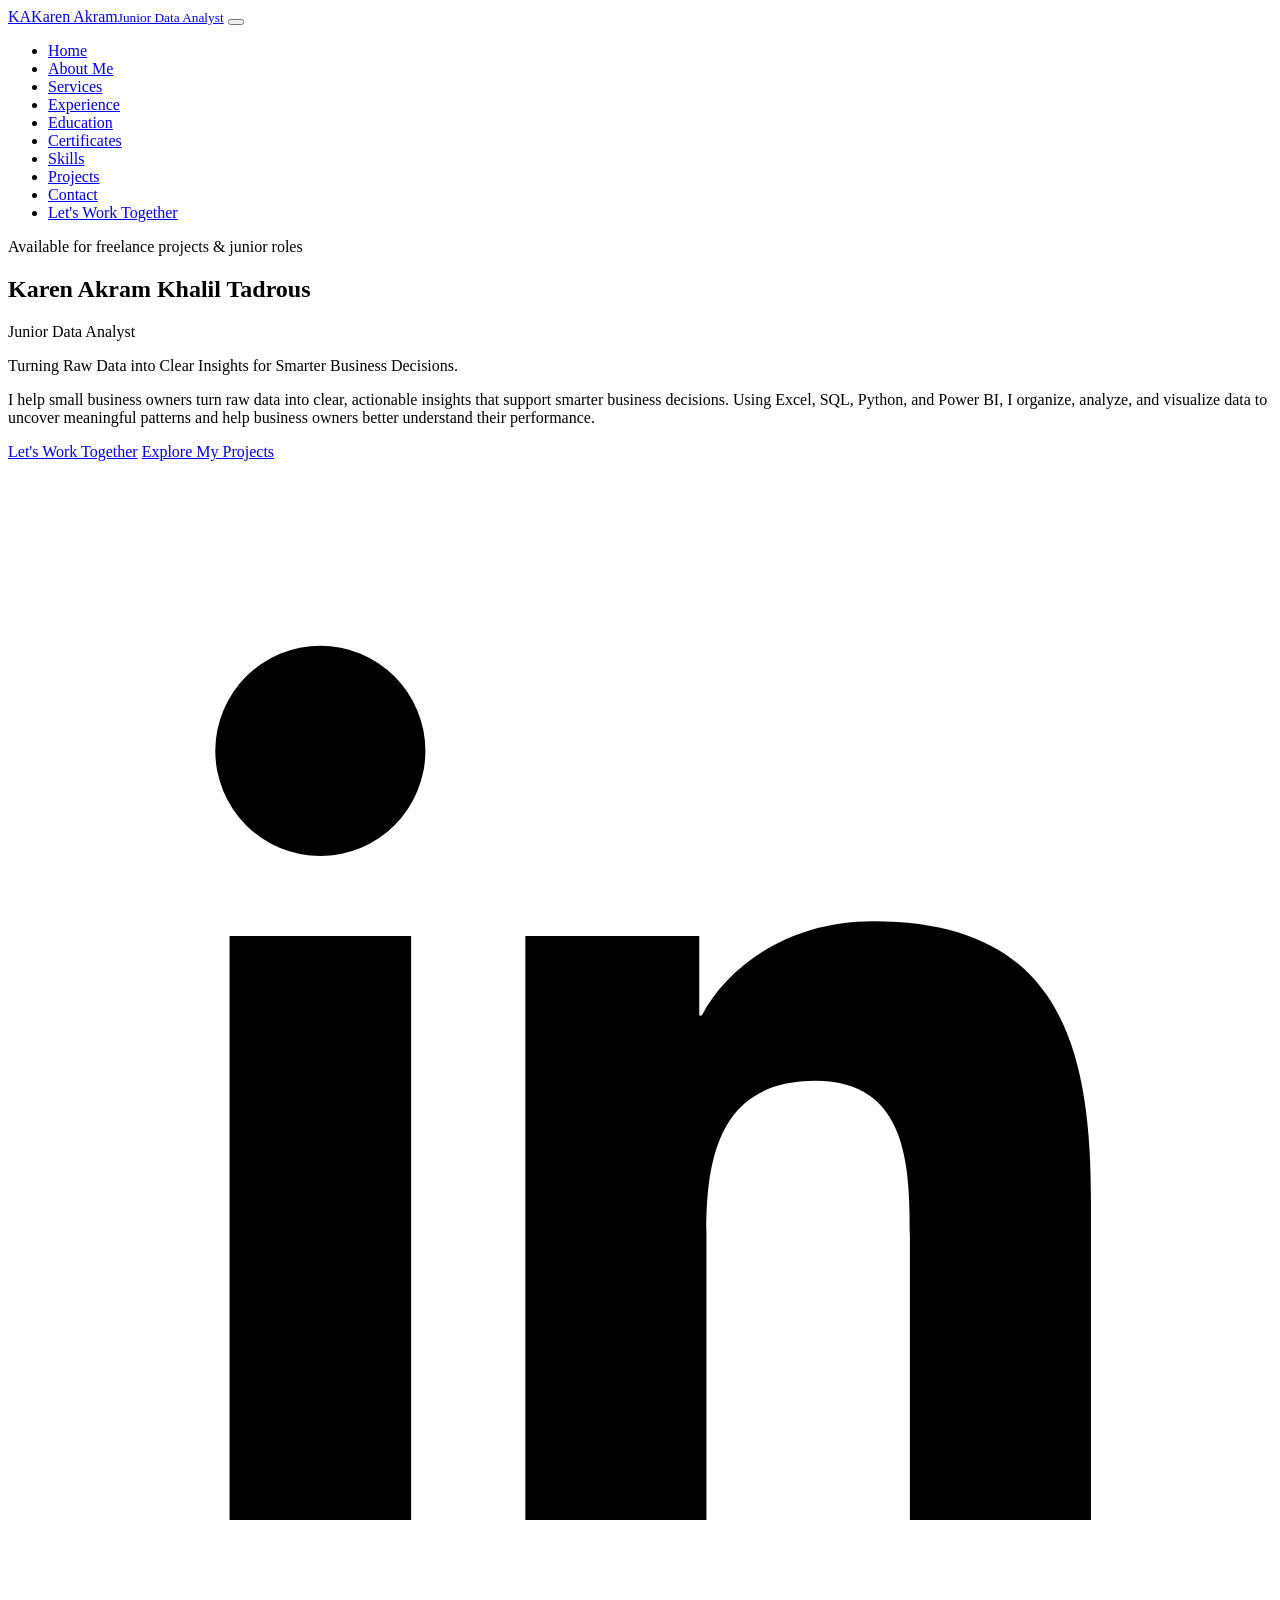
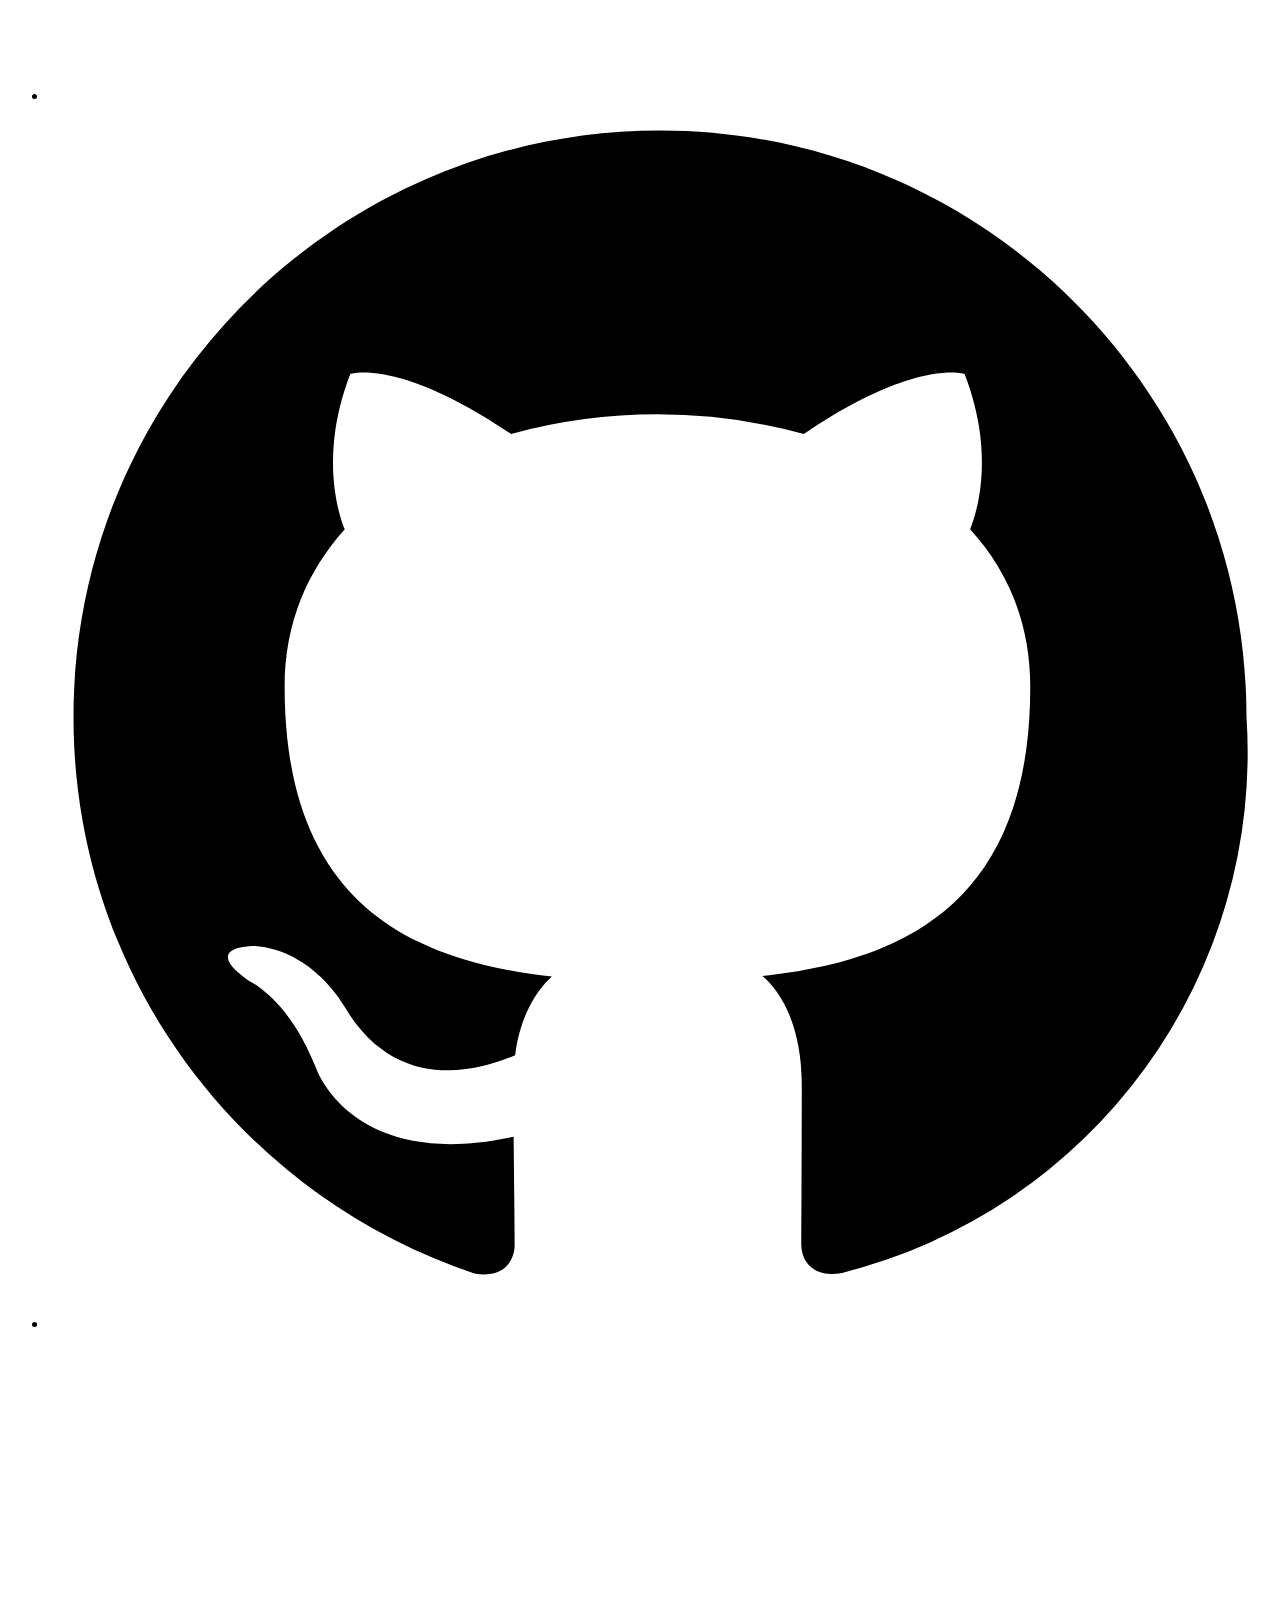
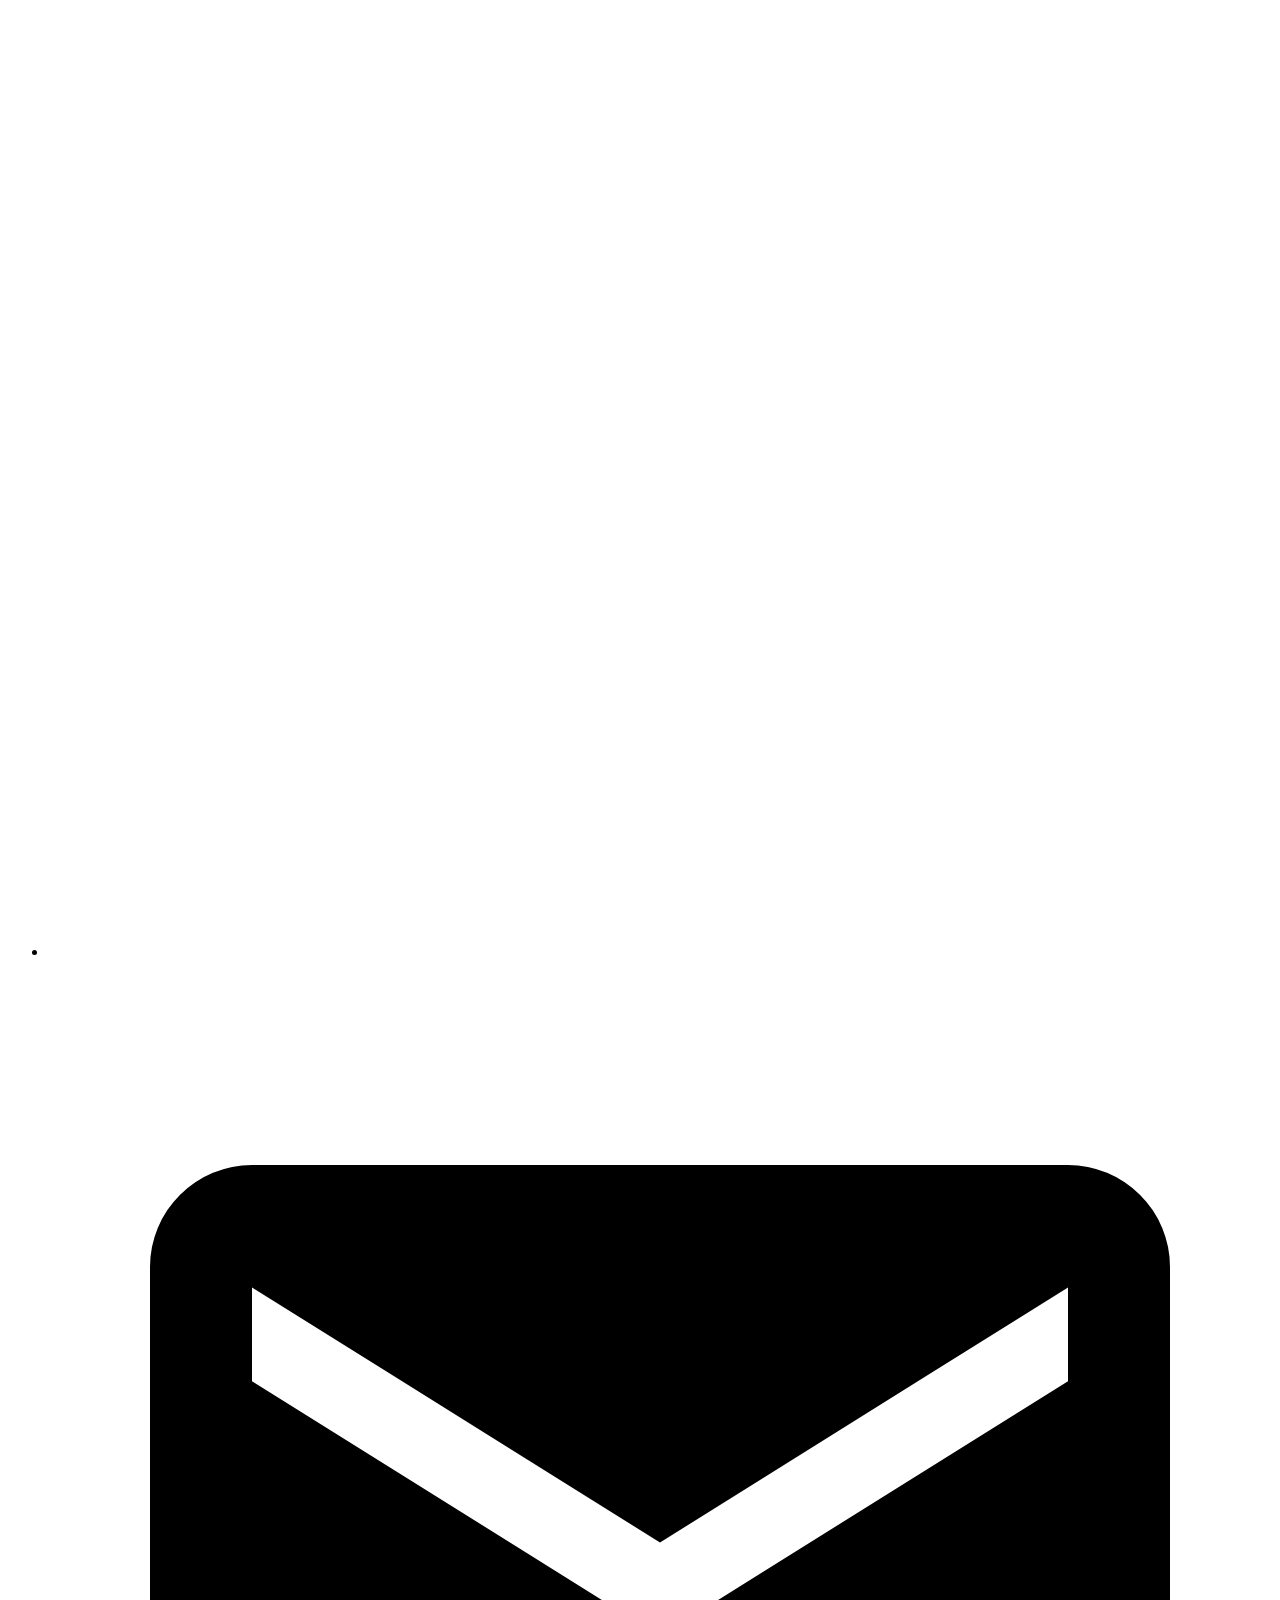
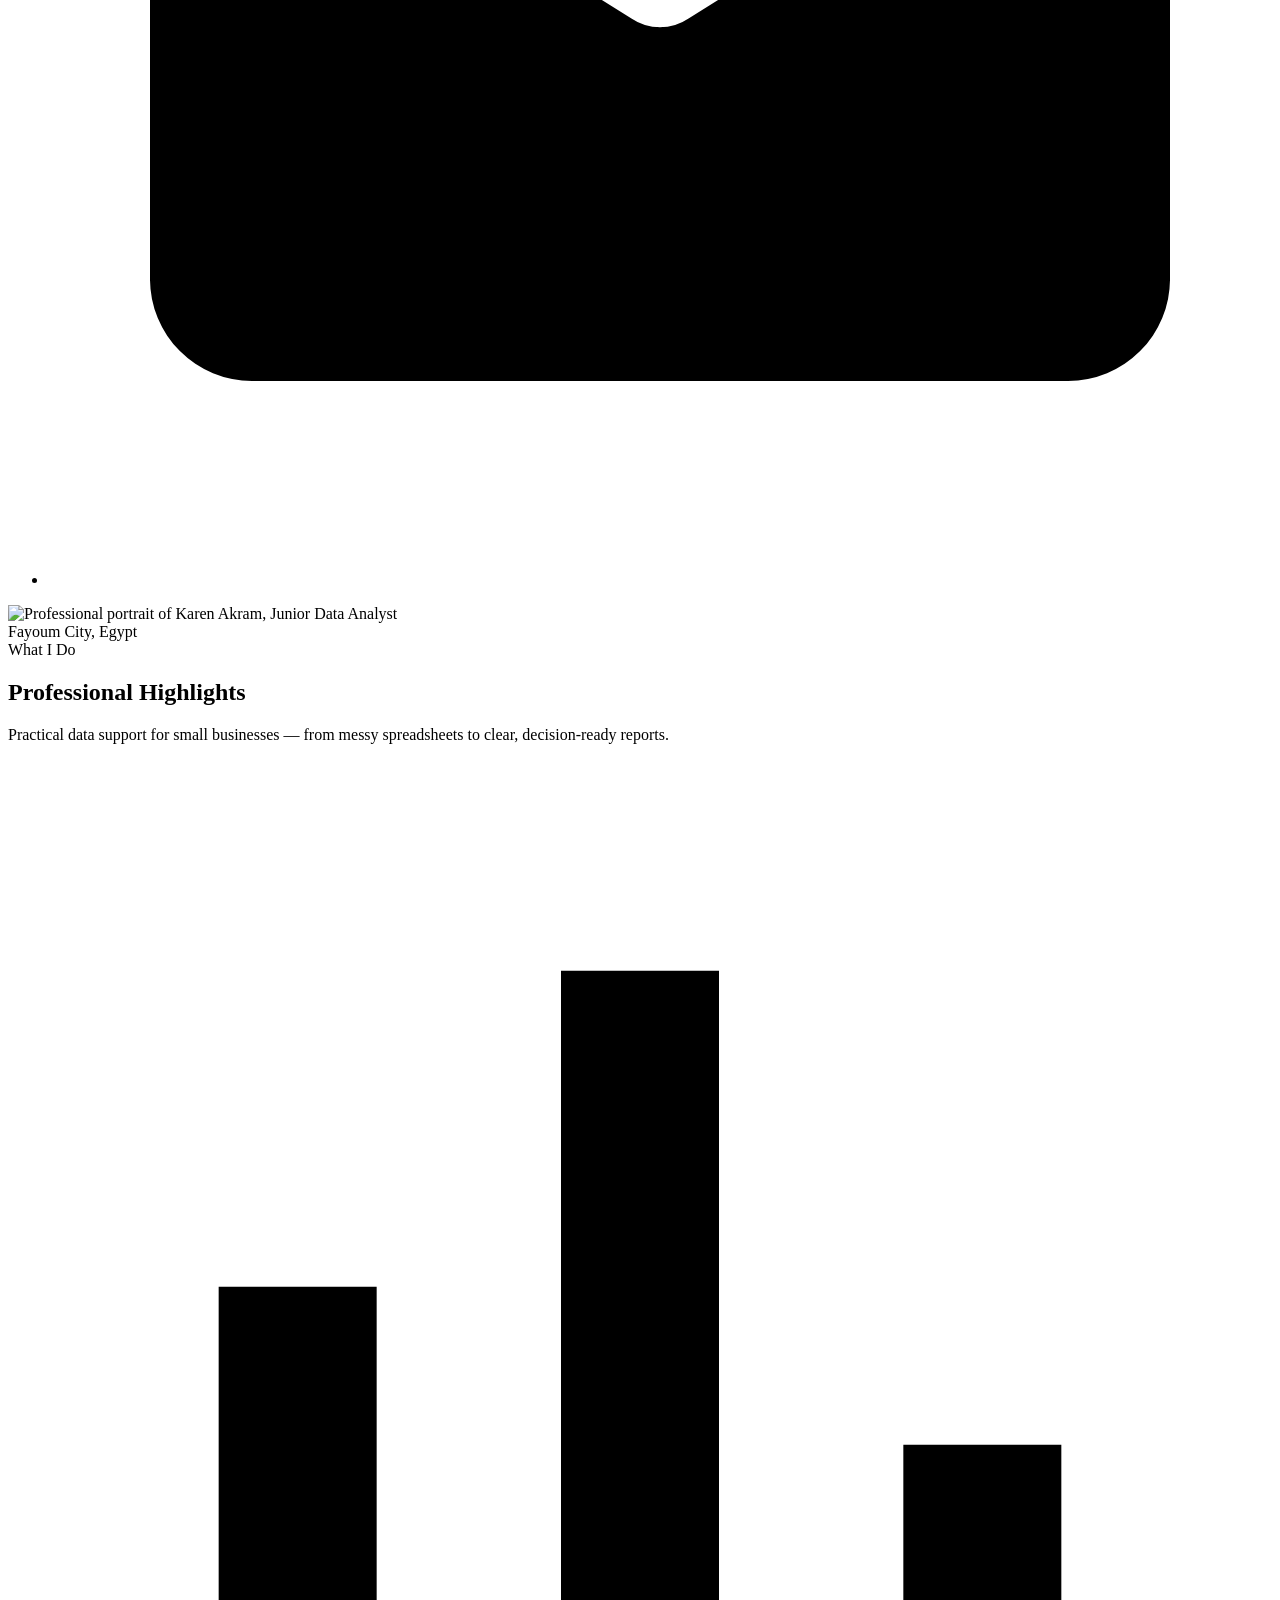
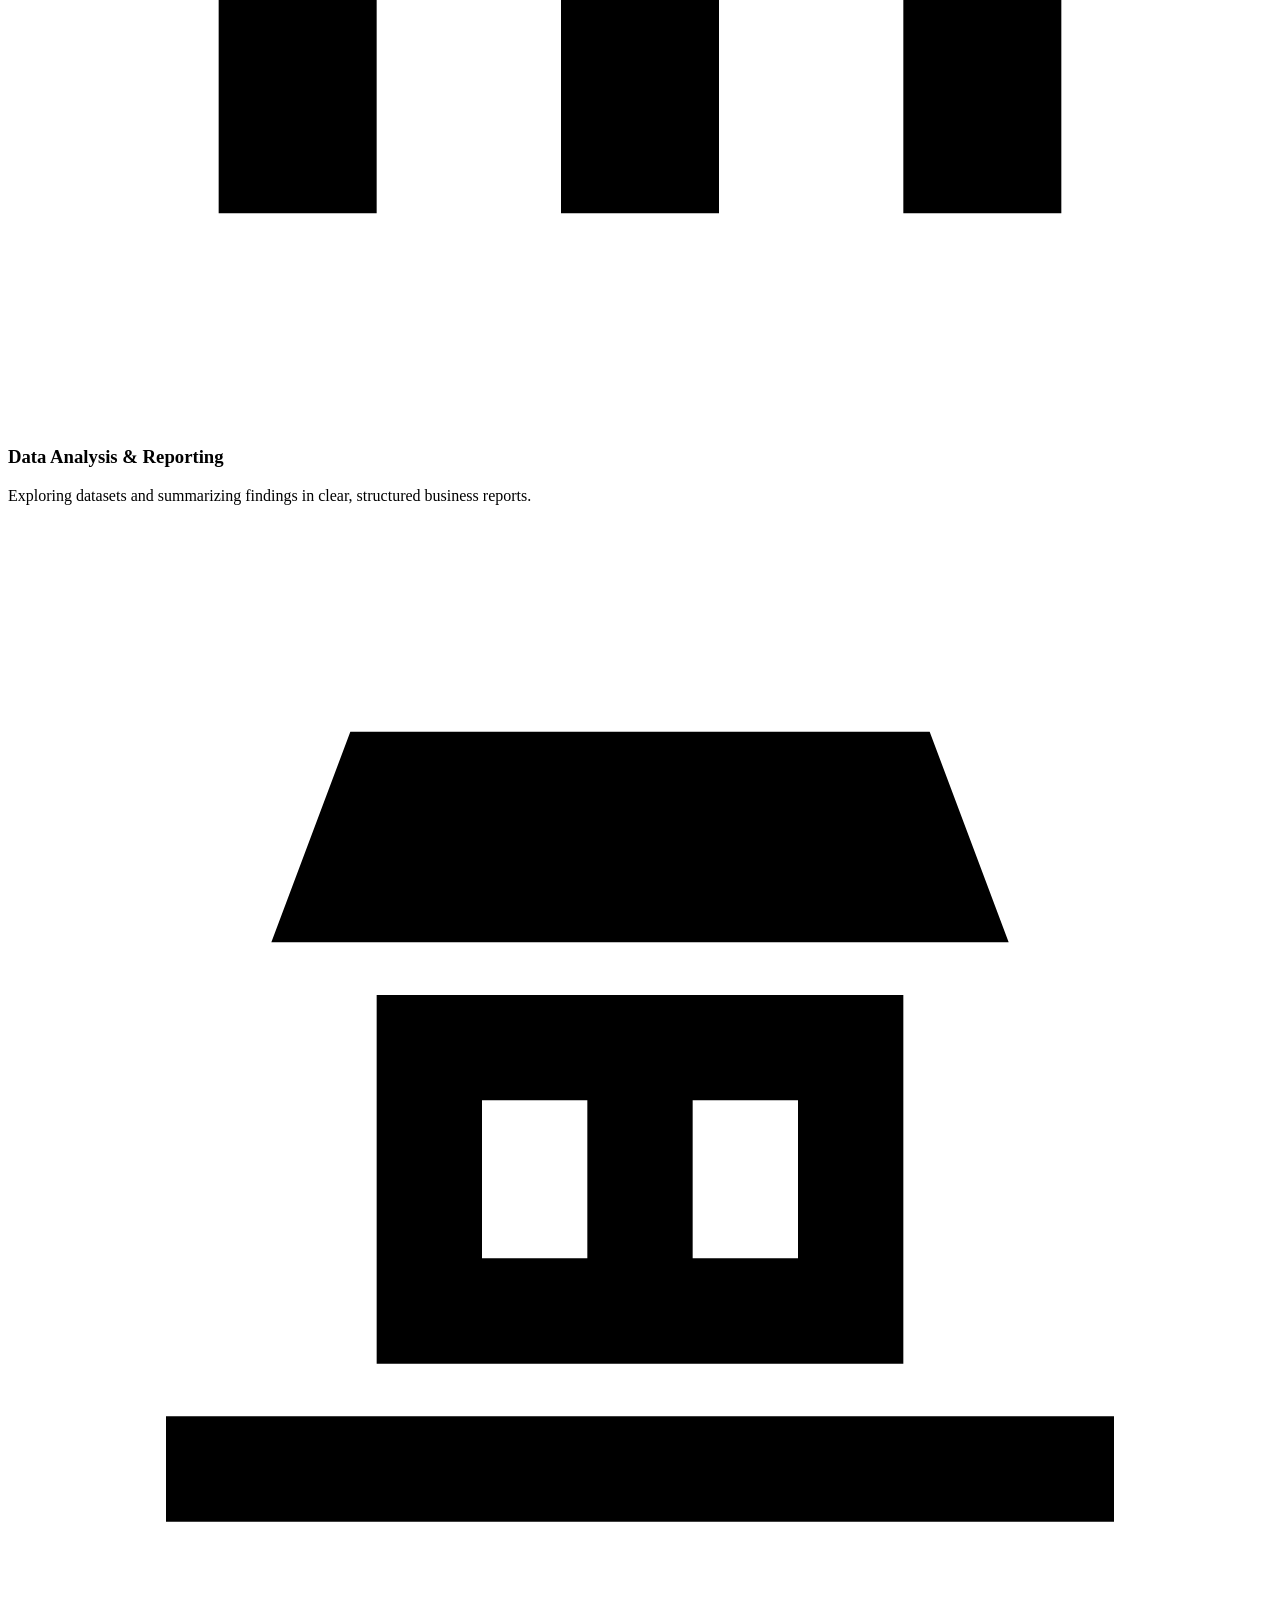
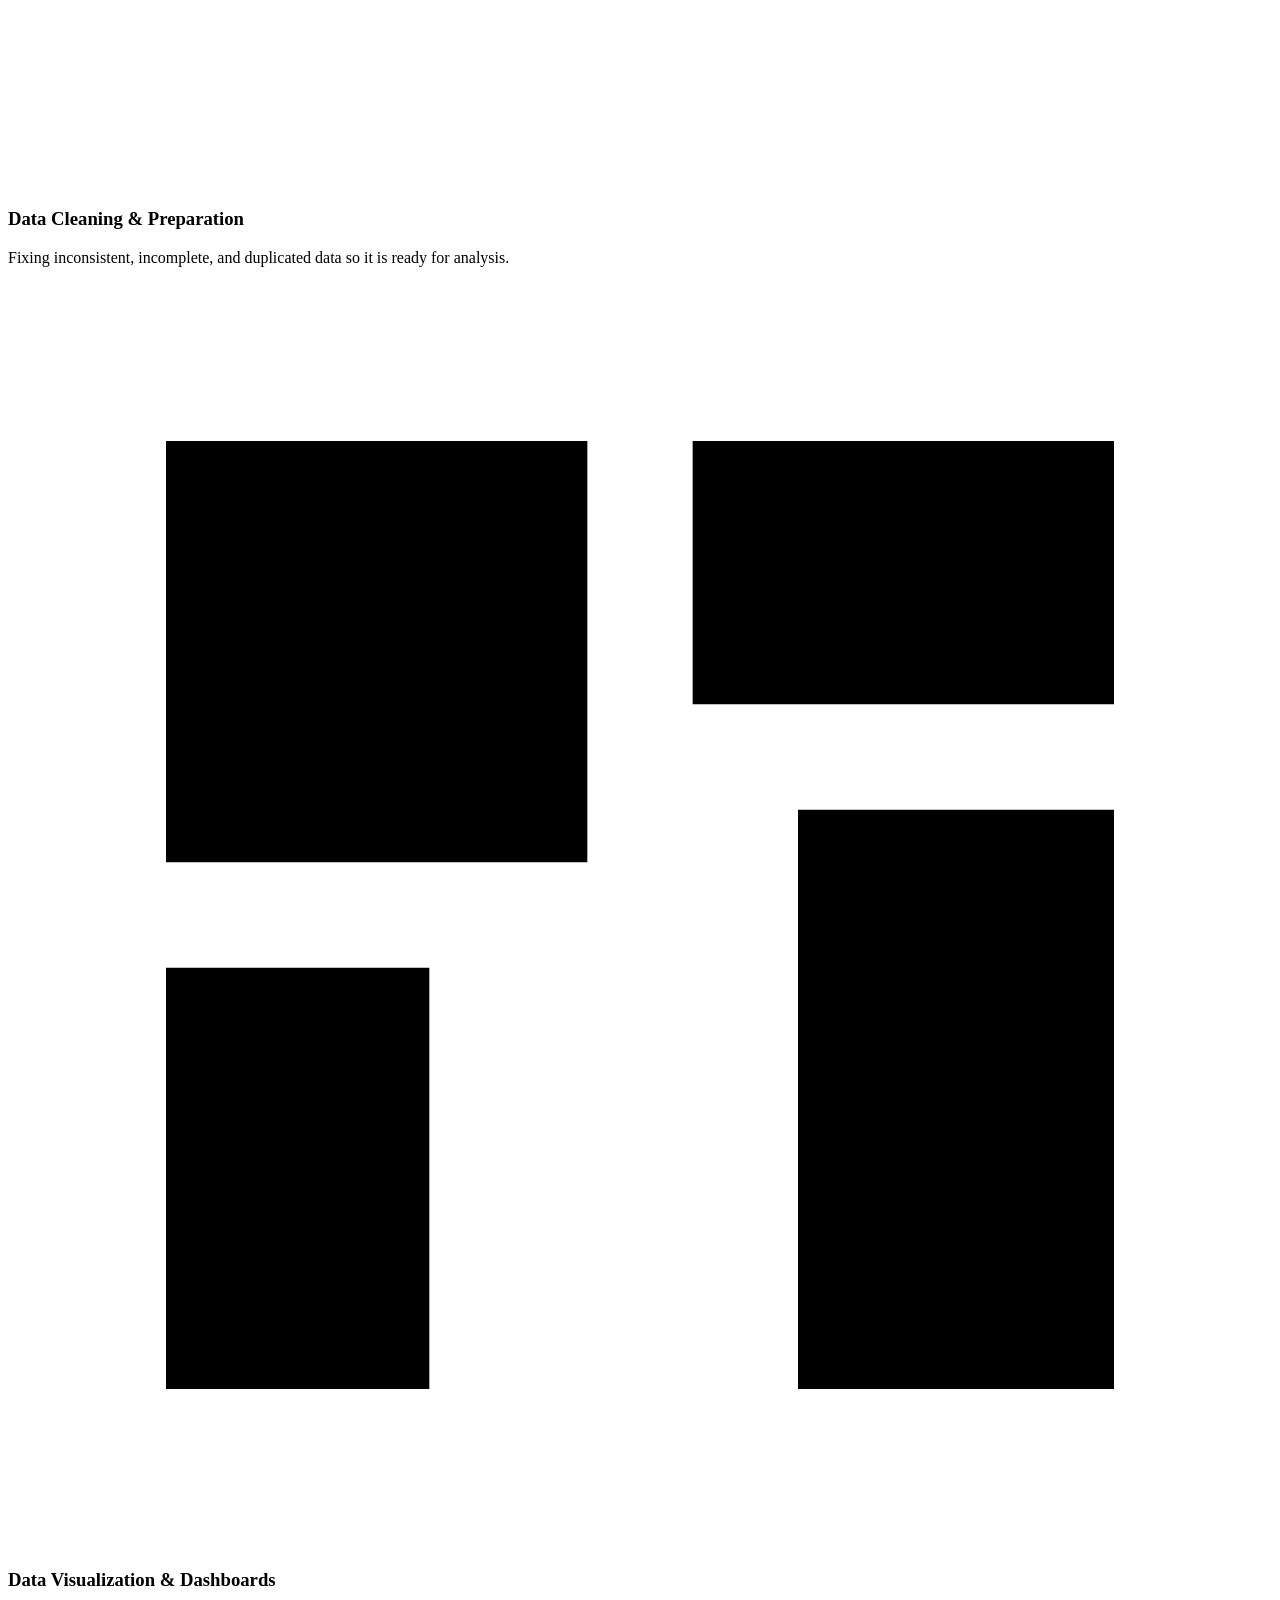
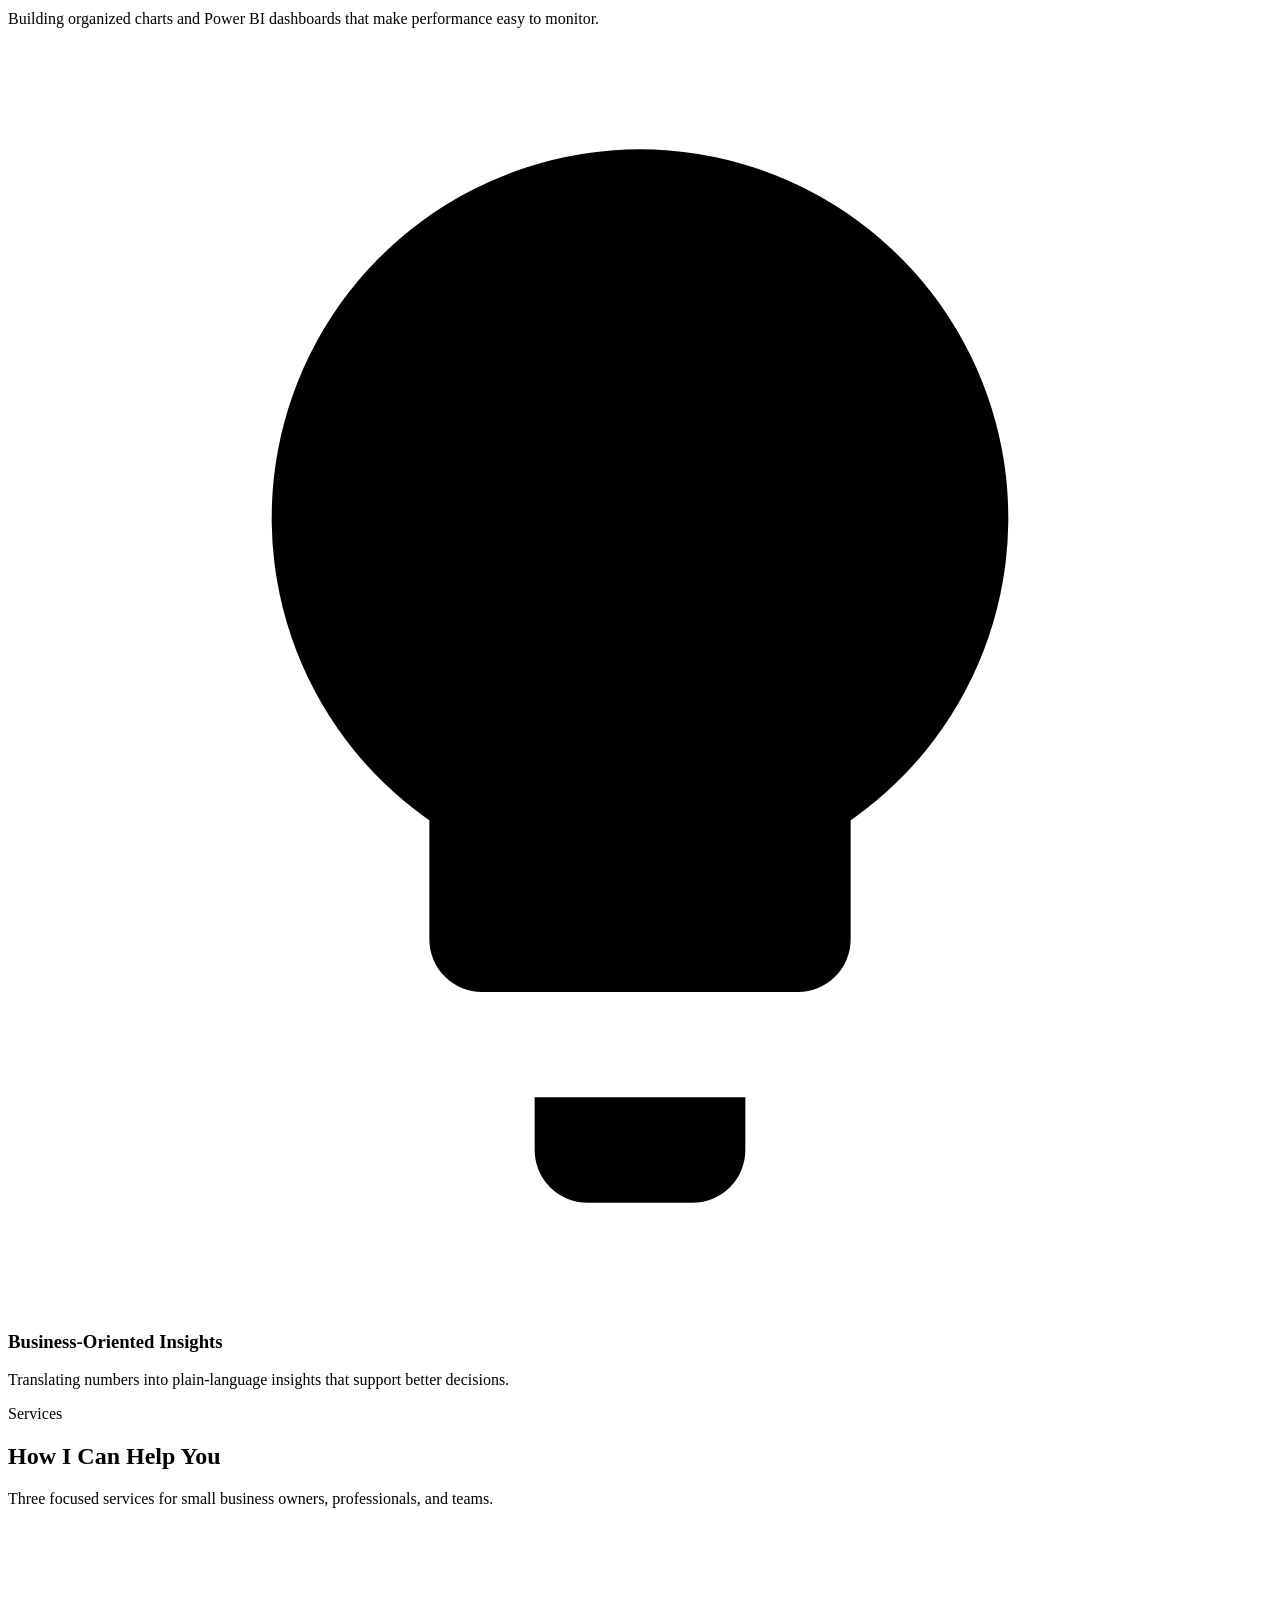
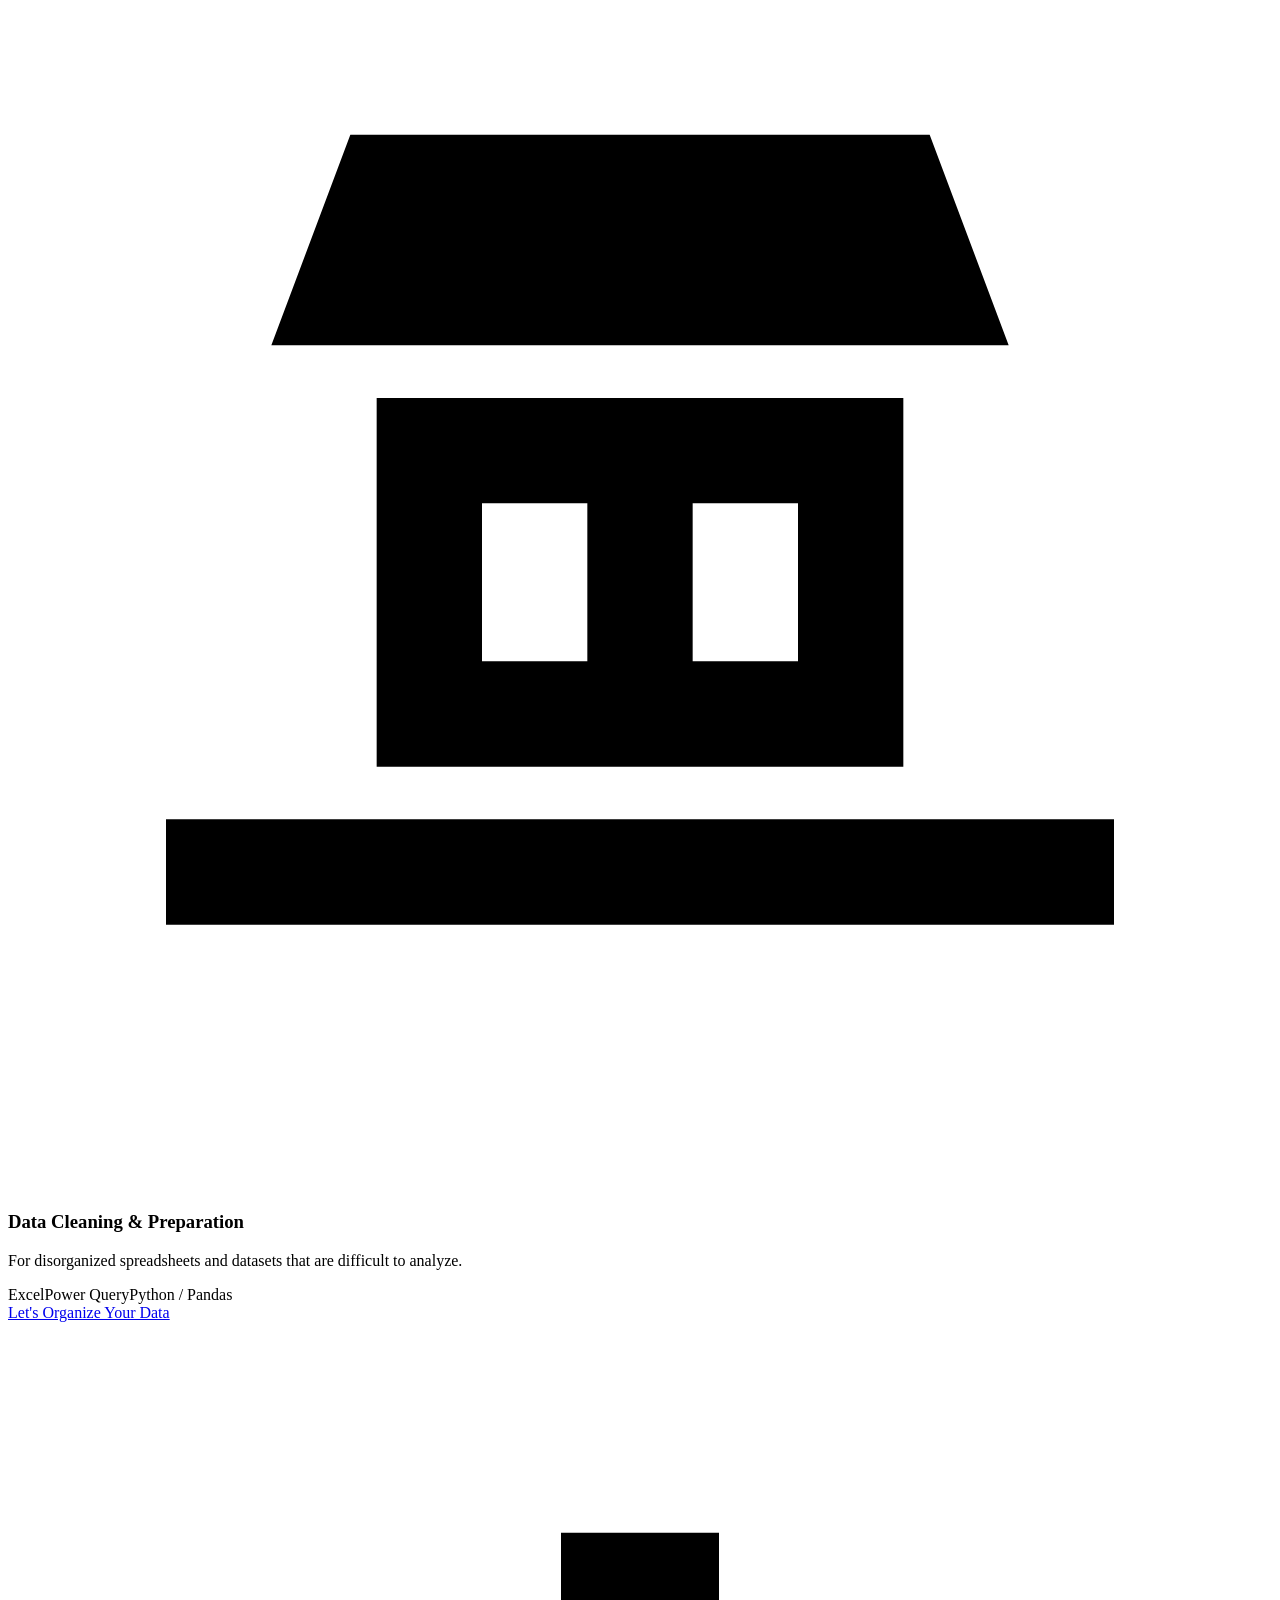
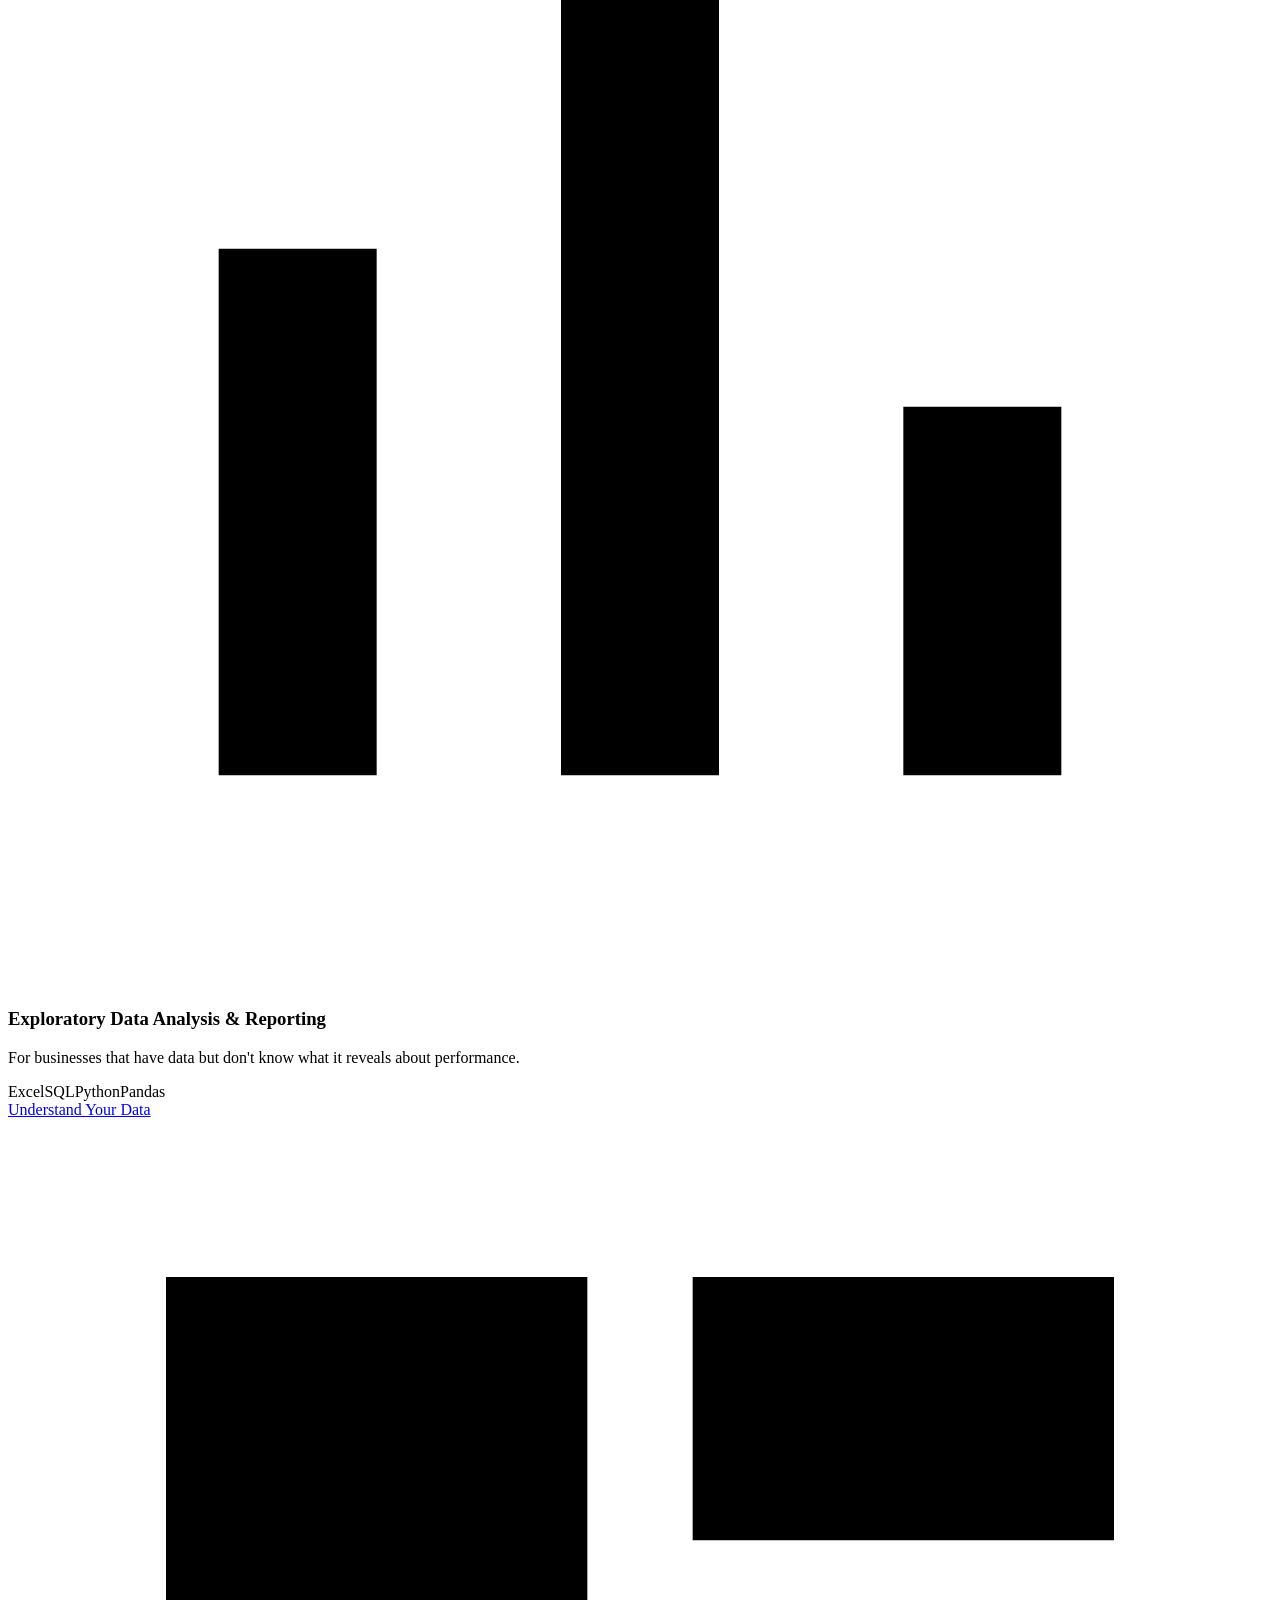
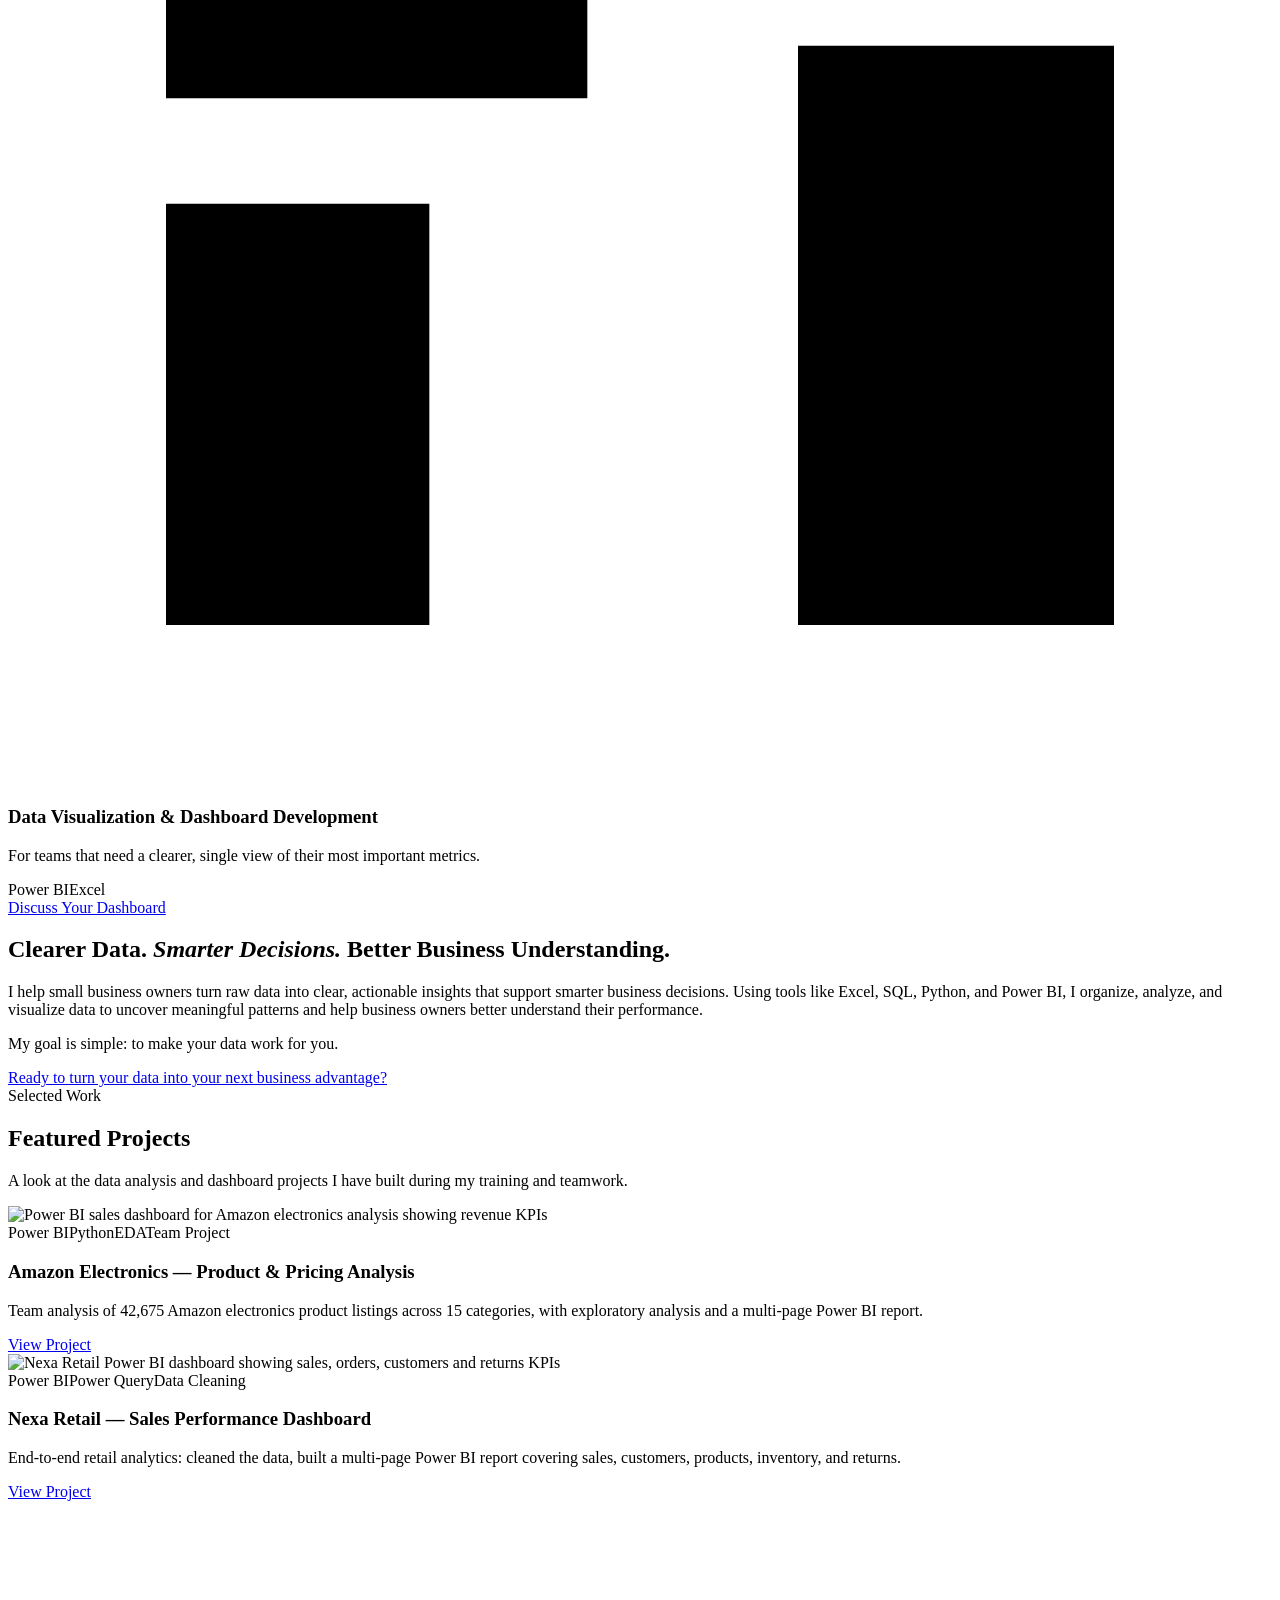
==== index.html @ b1064b01 "Add files via upload" ====
<!DOCTYPE html>
<html lang="en">
<head>
<meta charset="UTF-8">
<meta name="viewport" content="width=device-width, initial-scale=1.0">
<title>Karen Akram | Junior Data Analyst — Turning Raw Data into Clear Insights</title>
<meta name="description" content="Portfolio of Karen Akram Khalil Tadrous, a Junior Data Analyst from Fayoum, Egypt. Data cleaning, exploratory analysis, reporting, and Power BI dashboards for small businesses.">
<link rel="icon" href="data:image/svg+xml,%3Csvg xmlns='http://www.w3.org/2000/svg' viewBox='0 0 32 32'%3E%3Crect width='32' height='32' rx='8' fill='%230b2447'/%3E%3Ctext x='16' y='22' font-family='Arial' font-size='14' font-weight='bold' fill='%2314b8a6' text-anchor='middle'%3EKA%3C/text%3E%3C/svg%3E">
<link rel="preconnect" href="https://fonts.googleapis.com">
<link rel="preconnect" href="https://fonts.gstatic.com" crossorigin>
<link href="https://fonts.googleapis.com/css2?family=Inter:wght@400;500;600;700&family=Sora:wght@500;600;700&display=swap" rel="stylesheet">
<link rel="stylesheet" href="assets/css/style.css">
</head>
<body>
<header class="site-header">
  <div class="container nav-wrap">
    <a class="brand" href="index.html"><span class="brand-mark">KA</span><span>Karen Akram<small>Junior Data Analyst</small></span></a>
    <button class="menu-toggle" aria-label="Toggle navigation" aria-expanded="false"><span></span><span></span><span></span></button>
    <ul class="main-nav"><li><a href="index.html" class="active">Home</a></li><li><a href="about.html">About Me</a></li><li><a href="services.html">Services</a></li><li><a href="experience.html">Experience</a></li><li><a href="education.html">Education</a></li><li><a href="certificates.html">Certificates</a></li><li><a href="skills.html">Skills</a></li><li><a href="projects.html">Projects</a></li><li><a href="contact.html">Contact</a></li><li class="nav-cta"><a class="btn btn-primary btn-sm" href="contact.html">Let's Work Together</a></li></ul>
  </div>
</header>
<main>

<section class="hero">
  <div class="container hero-grid">
    <div>
      <span class="eyebrow">Available for freelance projects &amp; junior roles</span>
      <h1>Karen Akram Khalil Tadrous</h1>
      <div class="role">Junior Data Analyst</div>
      <p class="headline">Turning Raw Data into Clear Insights for Smarter Business Decisions.</p>
      <p class="intro">I help small business owners turn raw data into clear, actionable insights that support smarter business decisions. Using Excel, SQL, Python, and Power BI, I organize, analyze, and visualize data to uncover meaningful patterns and help business owners better understand their performance.</p>
      <div class="hero-actions">
        <a class="btn btn-primary" href="contact.html">Let's Work Together</a>
        <a class="btn btn-light" href="projects.html">Explore My Projects</a>
      </div>
      <ul class="hero-social">
  <li><a href="https://www.linkedin.com/in/karen-akram-ab1897384" target="_blank" rel="noopener" aria-label="Connect on LinkedIn"><svg viewBox="0 0 24 24" aria-hidden="true"><path d="M20.45 20.45h-3.55v-5.57c0-1.33-.03-3.04-1.85-3.04-1.85 0-2.14 1.45-2.14 2.94v5.67H9.36V9h3.41v1.56h.05c.47-.9 1.63-1.85 3.36-1.85 3.6 0 4.27 2.37 4.27 5.46v6.28zM5.34 7.43a2.06 2.06 0 1 1 0-4.12 2.06 2.06 0 0 1 0 4.12zM7.12 20.45H3.56V9h3.56v11.45z"/></svg></a></li>
  <li><a href="https://github.com/karenakram" target="_blank" rel="noopener" aria-label="View my GitHub"><svg viewBox="0 0 24 24" aria-hidden="true"><path d="M12 .5C5.65.5.5 5.65.5 12c0 5.08 3.29 9.39 7.86 10.91.58.11.79-.25.79-.56 0-.27-.01-1.17-.02-2.12-3.2.7-3.88-1.36-3.88-1.36-.52-1.33-1.28-1.68-1.28-1.68-1.04-.71.08-.7.08-.7 1.15.08 1.76 1.18 1.76 1.18 1.03 1.76 2.69 1.25 3.35.96.1-.75.4-1.25.72-1.54-2.55-.29-5.24-1.28-5.24-5.68 0-1.26.45-2.28 1.18-3.09-.12-.29-.51-1.46.11-3.05 0 0 .96-.31 3.15 1.18a10.9 10.9 0 0 1 5.74 0c2.19-1.49 3.15-1.18 3.15-1.18.62 1.59.23 2.76.11 3.05.74.81 1.18 1.83 1.18 3.09 0 4.41-2.69 5.38-5.25 5.67.41.35.77 1.05.77 2.12 0 1.53-.01 2.76-.01 3.14 0 .31.21.67.8.56A10.52 10.52 0 0 0 23.5 12C23.5 5.65 18.35.5 12 .5z"/></svg></a></li>
  <li><a href="https://www.kaggle.com/karenakramkhalil" target="_blank" rel="noopener" aria-label="Find me on Kaggle"><svg viewBox="0 0 24 24" aria-hidden="true"><circle cx="12" cy="12" r="10.5" fill="none" stroke="#fff" stroke-width="1.5"/><path d="M7.5 6.5v11M7.5 12.5l5.8-6M8.8 14l5.7 5.8" fill="none" stroke="#fff" stroke-width="1.7" stroke-linecap="round"/></svg></a></li>
  <li><a href="mailto:karenakram92@gmail.com" aria-label="Email me"><svg viewBox="0 0 24 24" aria-hidden="true"><path d="M20 4H4a2 2 0 0 0-2 2v12a2 2 0 0 0 2 2h16a2 2 0 0 0 2-2V6a2 2 0 0 0-2-2zm0 4.24-7.44 4.65a1 1 0 0 1-1.12 0L4 8.24V6.4l8 5 8-5v1.84z"/></svg></a></li>
</ul>
    </div>
    <div class="photo-frame">
      <img src="assets/img/profile.jpg" alt="Professional portrait of Karen Akram, Junior Data Analyst">
      <div class="photo-caption">Fayoum City, Egypt</div>
    </div>
  </div>
</section>

<section>
  <div class="container">
    <div class="center reveal"><span class="eyebrow">What I Do</span>
      <h2 class="section-title">Professional Highlights</h2>
      <p class="section-lead">Practical data support for small businesses — from messy spreadsheets to clear, decision-ready reports.</p>
    </div>
    <div class="grid-4">
      <div class="card reveal"><div class="icon-badge"><svg viewBox="0 0 24 24" aria-hidden="true"><path d="M4 20V10h3v10H4zm6.5 0V4h3v16h-3zM17 20v-7h3v7h-3z"/></svg></div><h3>Data Analysis &amp; Reporting</h3><p>Exploring datasets and summarizing findings in clear, structured business reports.</p></div>
      <div class="card reveal"><div class="icon-badge"><svg viewBox="0 0 24 24" aria-hidden="true"><path d="M3 17h18v2H3v-2zM5 8l1.5-4h11L19 8H5zm2 1h10v7H7V9zm2 2v3h2v-3H9zm4 0v3h2v-3h-2z"/></svg></div><h3>Data Cleaning &amp; Preparation</h3><p>Fixing inconsistent, incomplete, and duplicated data so it is ready for analysis.</p></div>
      <div class="card reveal"><div class="icon-badge"><svg viewBox="0 0 24 24" aria-hidden="true"><path d="M3 3h8v8H3V3zm10 0h8v5h-8V3zM3 13h5v8H3v-8zm12-3h6v11h-6V10z"/></svg></div><h3>Data Visualization &amp; Dashboards</h3><p>Building organized charts and Power BI dashboards that make performance easy to monitor.</p></div>
      <div class="card reveal"><div class="icon-badge"><svg viewBox="0 0 24 24" aria-hidden="true"><path d="M12 2a7 7 0 0 0-4 12.74V17a1 1 0 0 0 1 1h6a1 1 0 0 0 1-1v-2.26A7 7 0 0 0 12 2zm-2 19a1 1 0 0 0 1 1h2a1 1 0 0 0 1-1v-1h-4v1z"/></svg></div><h3>Business-Oriented Insights</h3><p>Translating numbers into plain-language insights that support better decisions.</p></div>
    </div>
  </div>
</section>

<section class="section-alt">
  <div class="container">
    <div class="center reveal"><span class="eyebrow">Services</span>
      <h2 class="section-title">How I Can Help You</h2>
      <p class="section-lead">Three focused services for small business owners, professionals, and teams.</p>
    </div>
    <div class="grid-3">
      <div class="card service-card reveal">
        <div class="icon-badge"><svg viewBox="0 0 24 24" aria-hidden="true"><path d="M3 17h18v2H3v-2zM5 8l1.5-4h11L19 8H5zm2 1h10v7H7V9zm2 2v3h2v-3H9zm4 0v3h2v-3h-2z"/></svg></div><h3>Data Cleaning &amp; Preparation</h3>
        <p>For disorganized spreadsheets and datasets that are difficult to analyze.</p>
        <div class="tag-row"><span class="tag">Excel</span><span class="tag">Power Query</span><span class="tag">Python / Pandas</span></div>
        <a class="btn btn-outline btn-sm" href="services.html#cleaning">Let's Organize Your Data</a>
      </div>
      <div class="card service-card reveal">
        <div class="icon-badge"><svg viewBox="0 0 24 24" aria-hidden="true"><path d="M4 20V10h3v10H4zm6.5 0V4h3v16h-3zM17 20v-7h3v7h-3z"/></svg></div><h3>Exploratory Data Analysis &amp; Reporting</h3>
        <p>For businesses that have data but don't know what it reveals about performance.</p>
        <div class="tag-row"><span class="tag">Excel</span><span class="tag">SQL</span><span class="tag">Python</span><span class="tag">Pandas</span></div>
        <a class="btn btn-outline btn-sm" href="services.html#eda">Understand Your Data</a>
      </div>
      <div class="card service-card reveal">
        <div class="icon-badge"><svg viewBox="0 0 24 24" aria-hidden="true"><path d="M3 3h8v8H3V3zm10 0h8v5h-8V3zM3 13h5v8H3v-8zm12-3h6v11h-6V10z"/></svg></div><h3>Data Visualization &amp; Dashboard Development</h3>
        <p>For teams that need a clearer, single view of their most important metrics.</p>
        <div class="tag-row"><span class="tag">Power BI</span><span class="tag">Excel</span></div>
        <a class="btn btn-outline btn-sm" href="services.html#dashboards">Discuss Your Dashboard</a>
      </div>
    </div>
  </div>
</section>

<section>
  <div class="container">
    <div class="usp reveal">
      <h2>Clearer Data. <em>Smarter Decisions.</em> Better Business Understanding.</h2>
      <p>I help small business owners turn raw data into clear, actionable insights that support smarter business decisions. Using tools like Excel, SQL, Python, and Power BI, I organize, analyze, and visualize data to uncover meaningful patterns and help business owners better understand their performance.</p>
      <p>My goal is simple: to make your data work for you.</p>
      <a class="btn btn-primary" href="contact.html">Ready to turn your data into your next business advantage?</a>
    </div>
  </div>
</section>

<section class="section-alt">
  <div class="container">
    <div class="center reveal"><span class="eyebrow">Selected Work</span>
      <h2 class="section-title">Featured Projects</h2>
      <p class="section-lead">A look at the data analysis and dashboard projects I have built during my training and teamwork.</p>
    </div>
    <div class="grid-3">
      <article class="card project-card reveal">
        <div class="thumb"><img src="assets/img/projects/amazon-sales.png" alt="Power BI sales dashboard for Amazon electronics analysis showing revenue KPIs" loading="lazy"></div>
        <div class="project-body">
          <div class="tag-row"><span class="tag">Power BI</span><span class="tag">Python</span><span class="tag">EDA</span><span class="tag">Team Project</span></div>
          <h3>Amazon Electronics — Product &amp; Pricing Analysis</h3>
          <p>Team analysis of 42,675 Amazon electronics product listings across 15 categories, with exploratory analysis and a multi-page Power BI report.</p>
          <a class="btn btn-outline btn-sm" href="projects/amazon-electronics.html">View Project</a>
        </div>
      </article>
      <article class="card project-card reveal">
        <div class="thumb"><img src="assets/img/projects/nexa-dashboard.png" alt="Nexa Retail Power BI dashboard showing sales, orders, customers and returns KPIs" loading="lazy"></div>
        <div class="project-body">
          <div class="tag-row"><span class="tag">Power BI</span><span class="tag">Power Query</span><span class="tag">Data Cleaning</span></div>
          <h3>Nexa Retail — Sales Performance Dashboard</h3>
          <p>End-to-end retail analytics: cleaned the data, built a multi-page Power BI report covering sales, customers, products, inventory, and returns.</p>
          <a class="btn btn-outline btn-sm" href="projects/nexa-retail.html">View Project</a>
        </div>
      </article>
      <article class="card project-card reveal">
        <div class="thumb cert-empty" style="border-radius:0"><svg viewBox="0 0 24 24" aria-hidden="true" fill="none" stroke="#5b6b7f" stroke-width="1.6"><path d="M7 3h7l5 5v13a1 1 0 0 1-1 1H7a1 1 0 0 1-1-1V4a1 1 0 0 1 1-1z"/><path d="M14 3v5h5M10 13h5M10 17h5"/></svg><span>Project visuals coming soon</span></div>
        <div class="project-body">
          <div class="tag-row"><span class="tag">Python</span><span class="tag">Machine Learning</span><span class="tag">Regression</span></div>
          <h3>House Prices Prediction — ML with Python</h3>
          <p>A machine learning project comparing regression models to predict house prices, from preprocessing through model evaluation.</p>
          <a class="btn btn-outline btn-sm" href="projects/house-prices.html">View Project</a>
        </div>
      </article>
    </div>
    <div class="center" style="margin-top:2.2rem"><a class="btn btn-primary" href="projects.html">View My Projects</a> <a class="btn btn-outline" href="https://github.com/karenakram" target="_blank" rel="noopener">View My GitHub</a></div>
  </div>
</section>

<section class="cta-band">
  <div class="container reveal">
    <h2>Ready to turn your data into your next business advantage?</h2>
    <p>Let's connect and discover what your data can tell you.</p>
    <a class="btn btn-light" href="contact.html">Contact Me</a>
  </div>
</section>
</main>
<footer class="site-footer">
  <div class="container">
    <div class="footer-grid">
      <div>
        <h4>Karen Akram Khalil Tadrous</h4>
        <p style="font-size:.9rem;max-width:300px">Junior Data Analyst based in Fayoum City, Egypt — turning raw data into clear insights for smarter business decisions.</p>
      </div>
      <div><h4>Explore</h4><ul class="footer-nav"><li><a href="index.html">Home</a></li><li><a href="about.html">About Me</a></li><li><a href="services.html">Services</a></li><li><a href="experience.html">Experience</a></li><li><a href="education.html">Education</a></li><li><a href="certificates.html">Certificates</a></li><li><a href="skills.html">Skills</a></li><li><a href="projects.html">Projects</a></li><li><a href="contact.html">Contact</a></li></ul></div>
      <div>
        <h4>Connect</h4>
        <ul class="footer-social">
          <li><a href="https://www.linkedin.com/in/karen-akram-ab1897384" target="_blank" rel="noopener" aria-label="LinkedIn"><svg viewBox="0 0 24 24" aria-hidden="true"><path d="M20.45 20.45h-3.55v-5.57c0-1.33-.03-3.04-1.85-3.04-1.85 0-2.14 1.45-2.14 2.94v5.67H9.36V9h3.41v1.56h.05c.47-.9 1.63-1.85 3.36-1.85 3.6 0 4.27 2.37 4.27 5.46v6.28zM5.34 7.43a2.06 2.06 0 1 1 0-4.12 2.06 2.06 0 0 1 0 4.12zM7.12 20.45H3.56V9h3.56v11.45z"/></svg></a></li>
          <li><a href="https://github.com/karenakram" target="_blank" rel="noopener" aria-label="GitHub"><svg viewBox="0 0 24 24" aria-hidden="true"><path d="M12 .5C5.65.5.5 5.65.5 12c0 5.08 3.29 9.39 7.86 10.91.58.11.79-.25.79-.56 0-.27-.01-1.17-.02-2.12-3.2.7-3.88-1.36-3.88-1.36-.52-1.33-1.28-1.68-1.28-1.68-1.04-.71.08-.7.08-.7 1.15.08 1.76 1.18 1.76 1.18 1.03 1.76 2.69 1.25 3.35.96.1-.75.4-1.25.72-1.54-2.55-.29-5.24-1.28-5.24-5.68 0-1.26.45-2.28 1.18-3.09-.12-.29-.51-1.46.11-3.05 0 0 .96-.31 3.15 1.18a10.9 10.9 0 0 1 5.74 0c2.19-1.49 3.15-1.18 3.15-1.18.62 1.59.23 2.76.11 3.05.74.81 1.18 1.83 1.18 3.09 0 4.41-2.69 5.38-5.25 5.67.41.35.77 1.05.77 2.12 0 1.53-.01 2.76-.01 3.14 0 .31.21.67.8.56A10.52 10.52 0 0 0 23.5 12C23.5 5.65 18.35.5 12 .5z"/></svg></a></li>
          <li><a href="https://www.kaggle.com/karenakramkhalil" target="_blank" rel="noopener" aria-label="Kaggle"><svg viewBox="0 0 24 24" aria-hidden="true"><circle cx="12" cy="12" r="10.5" fill="none" stroke="#fff" stroke-width="1.5"/><path d="M7.5 6.5v11M7.5 12.5l5.8-6M8.8 14l5.7 5.8" fill="none" stroke="#fff" stroke-width="1.7" stroke-linecap="round"/></svg></a></li>
          <li><a href="mailto:karenakram92@gmail.com" aria-label="Email"><svg viewBox="0 0 24 24" aria-hidden="true"><path d="M20 4H4a2 2 0 0 0-2 2v12a2 2 0 0 0 2 2h16a2 2 0 0 0 2-2V6a2 2 0 0 0-2-2zm0 4.24-7.44 4.65a1 1 0 0 1-1.12 0L4 8.24V6.4l8 5 8-5v1.84z"/></svg></a></li>
        </ul>
      </div>
    </div>
    <div class="footer-bottom">&copy; <span data-year>2026</span> Karen Akram Khalil Tadrous &middot; Built with care in Fayoum, Egypt</div>
  </div>
</footer>
<script src="assets/js/main.js"></script>
</body>
</html>
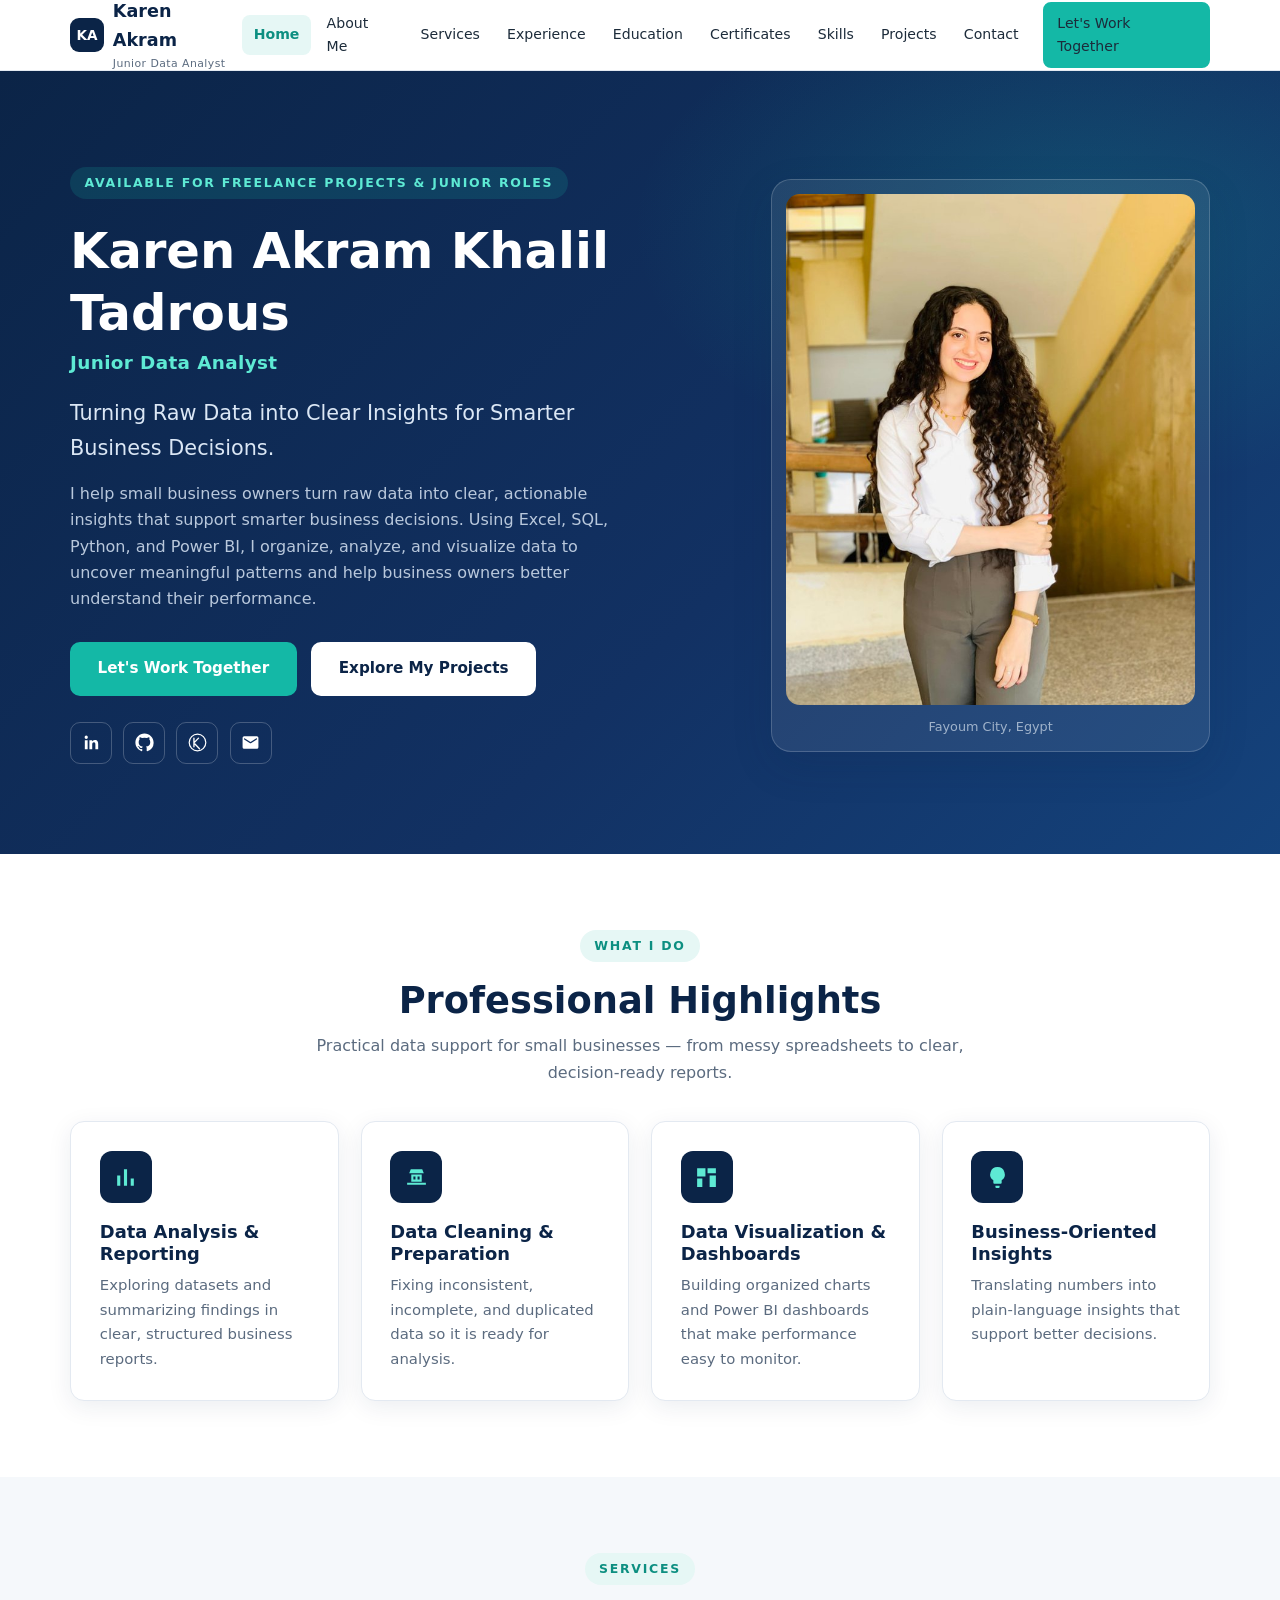
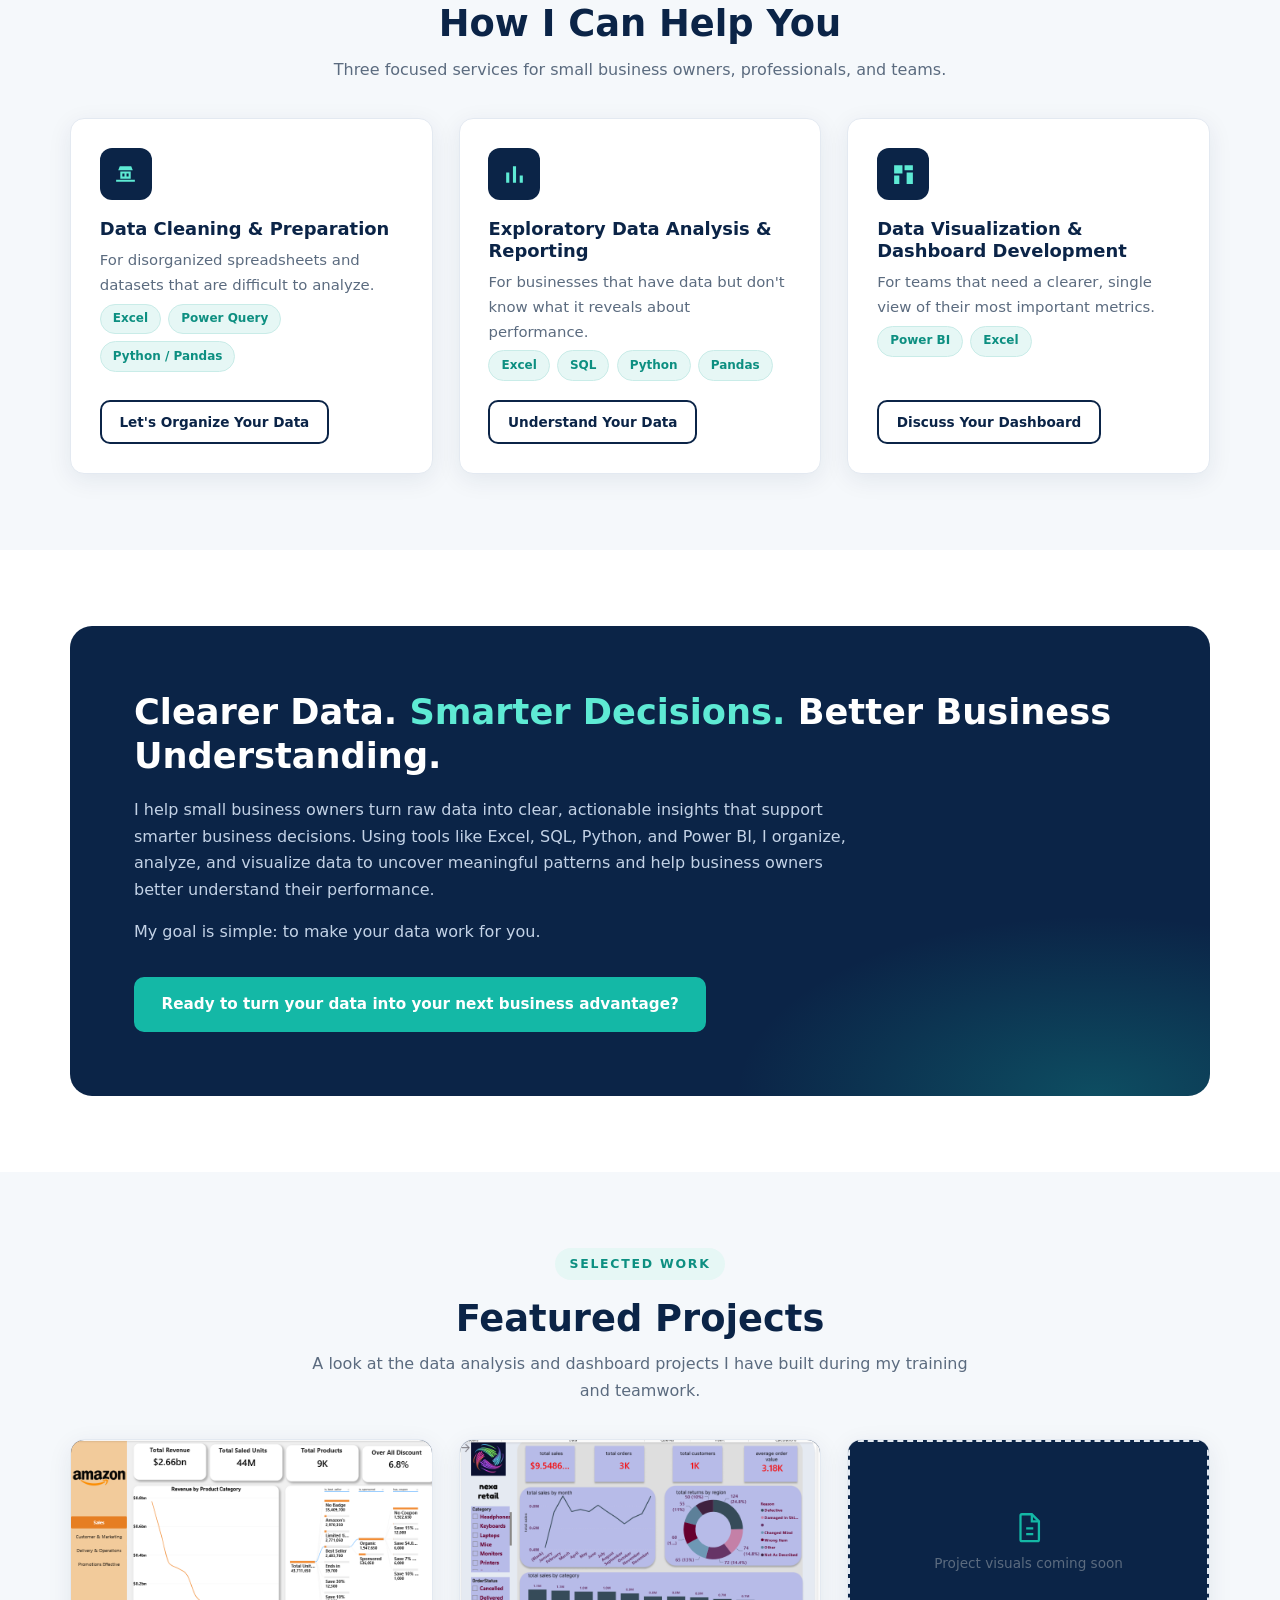
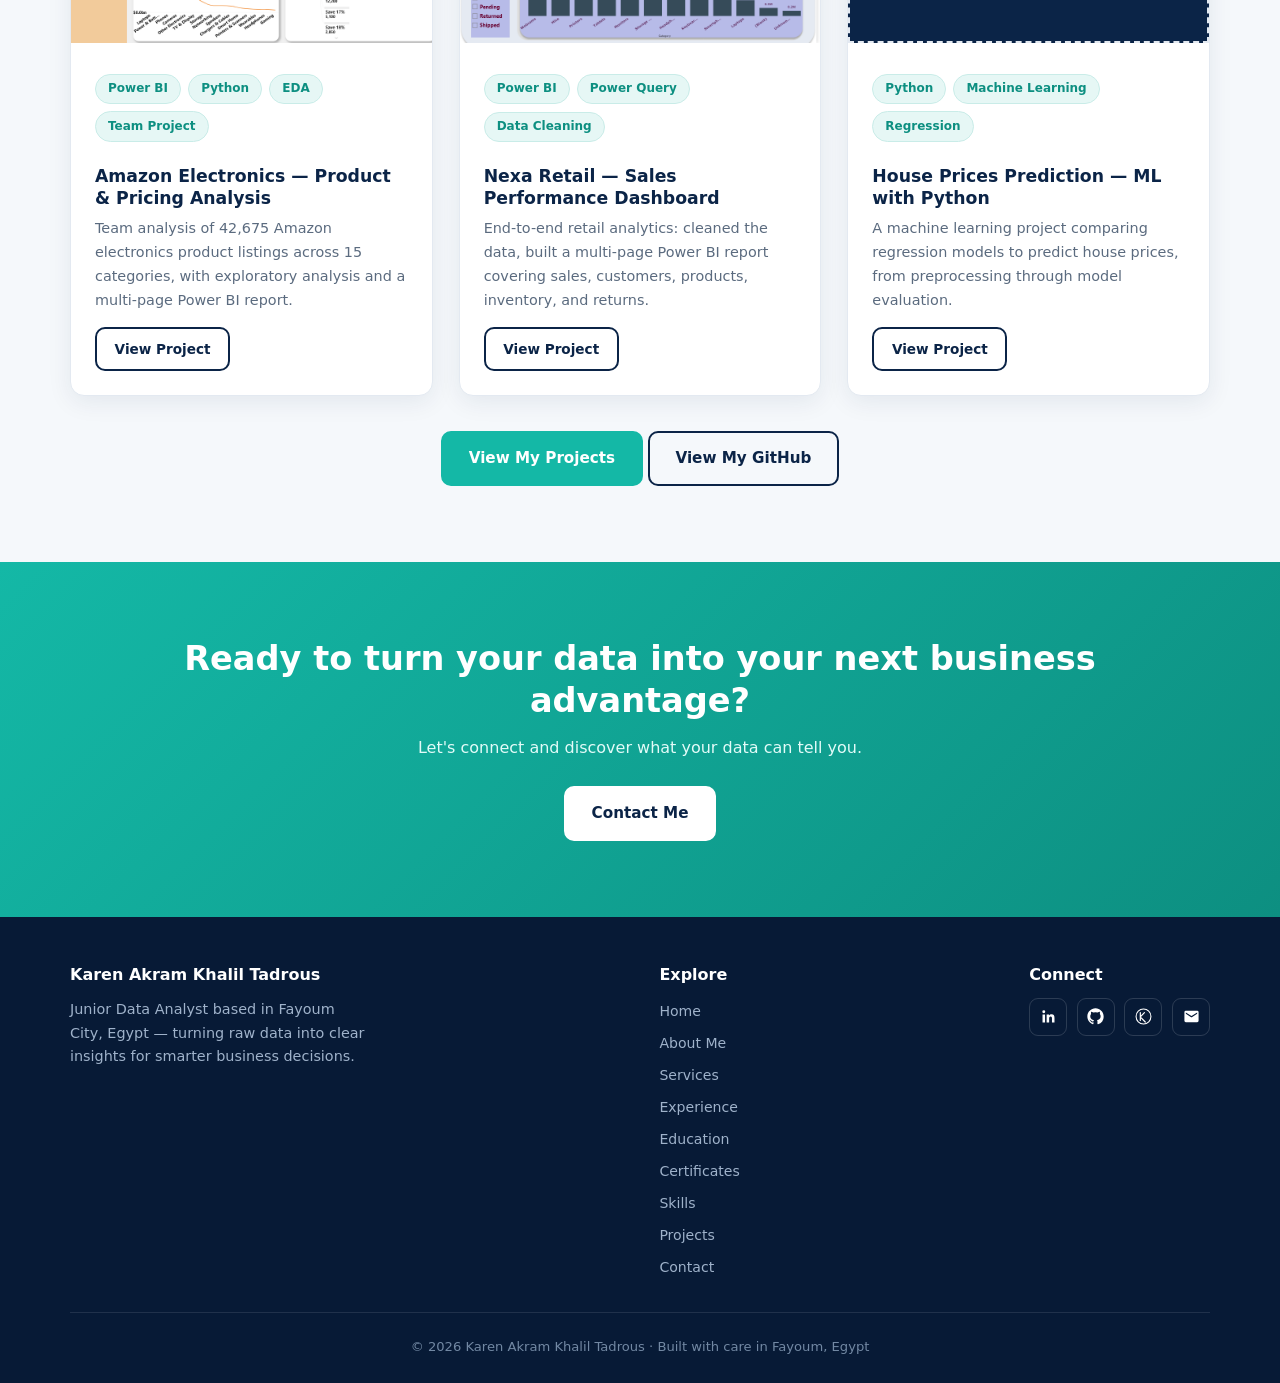
==== commit 30954f66: "Repair portfolio page asset references" ====
--- a/index.html
+++ b/index.html
@@ -41,7 +41,7 @@
 </ul>
     </div>
     <div class="photo-frame">
-      <img src="assets/img/profile.jpg" alt="Professional portrait of Karen Akram, Junior Data Analyst">
+      <img src="profile.jpg" alt="Professional portrait of Karen Akram, Junior Data Analyst">
       <div class="photo-caption">Fayoum City, Egypt</div>
     </div>
   </div>
@@ -110,7 +110,7 @@
     </div>
     <div class="grid-3">
       <article class="card project-card reveal">
-        <div class="thumb"><img src="assets/img/projects/amazon-sales.png" alt="Power BI sales dashboard for Amazon electronics analysis showing revenue KPIs" loading="lazy"></div>
+        <div class="thumb"><img src="amazon-sales.png" alt="Power BI sales dashboard for Amazon electronics analysis showing revenue KPIs" loading="lazy"></div>
         <div class="project-body">
           <div class="tag-row"><span class="tag">Power BI</span><span class="tag">Python</span><span class="tag">EDA</span><span class="tag">Team Project</span></div>
           <h3>Amazon Electronics — Product &amp; Pricing Analysis</h3>
@@ -119,7 +119,7 @@
         </div>
       </article>
       <article class="card project-card reveal">
-        <div class="thumb"><img src="assets/img/projects/nexa-dashboard.png" alt="Nexa Retail Power BI dashboard showing sales, orders, customers and returns KPIs" loading="lazy"></div>
+        <div class="thumb"><img src="nexa-dashboard.png" alt="Nexa Retail Power BI dashboard showing sales, orders, customers and returns KPIs" loading="lazy"></div>
         <div class="project-body">
           <div class="tag-row"><span class="tag">Power BI</span><span class="tag">Power Query</span><span class="tag">Data Cleaning</span></div>
           <h3>Nexa Retail — Sales Performance Dashboard</h3>
--- a/assets/css/style.css
+++ b/assets/css/style.css
@@ -0,0 +1,227 @@
+
+/* ============================================================
+   Karen Akram — Junior Data Analyst Portfolio
+   Palette: Navy #0b2447 | Teal #14b8a6 | White | Gray #5b6b7f
+   ============================================================ */
+:root{
+  --navy:#0b2447; --navy-dark:#071a36; --navy-soft:#123163;
+  --teal:#14b8a6; --teal-dark:#0d8f81; --teal-soft:#e6f7f5;
+  --ink:#1c2b3a; --gray:#5b6b7f; --line:#e3e9f1; --bg:#ffffff; --bg-alt:#f5f8fb;
+  --radius:14px; --shadow:0 6px 24px rgba(11,36,71,.08);
+  --shadow-lg:0 14px 40px rgba(11,36,71,.14);
+  --font-head:'Sora',system-ui,sans-serif; --font-body:'Inter',system-ui,sans-serif;
+}
+*{margin:0;padding:0;box-sizing:border-box}
+html{scroll-behavior:smooth}
+body{font-family:var(--font-body);color:var(--ink);background:var(--bg);line-height:1.65;-webkit-font-smoothing:antialiased}
+img{max-width:100%;display:block}
+a{color:var(--teal-dark)}
+h1,h2,h3,h4{font-family:var(--font-head);color:var(--navy);line-height:1.25}
+.container{width:min(1140px,92%);margin:0 auto}
+section{padding:76px 0}
+.section-alt{background:var(--bg-alt)}
+.eyebrow{display:inline-block;font-size:.78rem;font-weight:700;letter-spacing:.14em;text-transform:uppercase;color:var(--teal-dark);background:var(--teal-soft);padding:.35rem .9rem;border-radius:999px;margin-bottom:1rem}
+.section-title{font-size:clamp(1.6rem,3.2vw,2.3rem);margin-bottom:.6rem}
+.section-lead{color:var(--gray);max-width:680px;margin-bottom:2.2rem}
+.center{text-align:center}.center .section-lead{margin-left:auto;margin-right:auto}
+
+/* ---------- Buttons ---------- */
+.btn{display:inline-flex;align-items:center;gap:.5rem;font-weight:600;font-size:.95rem;padding:.8rem 1.6rem;border-radius:10px;border:2px solid transparent;cursor:pointer;text-decoration:none;transition:.25s;font-family:var(--font-body)}
+.btn-primary{background:var(--teal);color:#fff;border-color:var(--teal)}
+.btn-primary:hover{background:var(--teal-dark);border-color:var(--teal-dark);transform:translateY(-2px);box-shadow:0 8px 20px rgba(20,184,166,.35)}
+.btn-outline{background:transparent;color:var(--navy);border-color:var(--navy)}
+.btn-outline:hover{background:var(--navy);color:#fff;transform:translateY(-2px)}
+.btn-light{background:#fff;color:var(--navy);border-color:#fff}
+.btn-light:hover{background:var(--teal-soft);border-color:var(--teal-soft);transform:translateY(-2px)}
+.btn-sm{padding:.55rem 1.1rem;font-size:.85rem}
+
+/* ---------- Header / Nav ---------- */
+.site-header{position:sticky;top:0;z-index:100;background:rgba(255,255,255,.92);backdrop-filter:blur(10px);border-bottom:1px solid var(--line)}
+.nav-wrap{display:flex;align-items:center;justify-content:space-between;height:70px}
+.brand{font-family:var(--font-head);font-weight:700;font-size:1.1rem;color:var(--navy);text-decoration:none;display:flex;align-items:center;gap:.55rem}
+.brand-mark{width:34px;height:34px;border-radius:9px;background:var(--navy);color:#fff;display:grid;place-items:center;font-size:.85rem;font-weight:700}
+.brand small{display:block;font-size:.68rem;color:var(--gray);font-weight:500;letter-spacing:.04em}
+.main-nav{display:flex;align-items:center;gap:.2rem;list-style:none}
+.main-nav a{display:block;padding:.5rem .75rem;font-size:.88rem;font-weight:500;color:var(--ink);text-decoration:none;border-radius:8px;transition:.2s}
+.main-nav a:hover{color:var(--teal-dark);background:var(--teal-soft)}
+.main-nav a.active{color:var(--teal-dark);background:var(--teal-soft);font-weight:600}
+.nav-cta{margin-left:.6rem}
+.menu-toggle{display:none;background:none;border:none;cursor:pointer;padding:.5rem}
+.menu-toggle span{display:block;width:24px;height:2px;background:var(--navy);margin:5px 0;transition:.3s;border-radius:2px}
+
+/* ---------- Hero ---------- */
+.hero{background:linear-gradient(135deg,var(--navy) 0%,var(--navy-soft) 60%,#16508f 130%);color:#fff;padding:96px 0 90px;position:relative;overflow:hidden}
+.hero::after{content:"";position:absolute;inset:0;background:radial-gradient(700px 400px at 85% 20%,rgba(20,184,166,.22),transparent 65%);pointer-events:none}
+.hero-grid{display:grid;grid-template-columns:1.25fr .85fr;gap:56px;align-items:center;position:relative;z-index:1}
+.hero .eyebrow{background:rgba(20,184,166,.16);color:#5eead4}
+.hero h1{color:#fff;font-size:clamp(2rem,4.4vw,3.1rem);margin:.4rem 0 .2rem}
+.hero .role{color:#5eead4;font-family:var(--font-head);font-weight:600;font-size:1.15rem;letter-spacing:.02em;margin-bottom:1.1rem}
+.hero .headline{font-size:clamp(1.05rem,1.8vw,1.3rem);font-weight:500;color:#dbe7f5;margin-bottom:1rem;max-width:560px}
+.hero p.intro{color:#b9c8dc;max-width:560px;margin-bottom:1.8rem}
+.hero-actions{display:flex;gap:.9rem;flex-wrap:wrap;margin-bottom:1.6rem}
+.hero-social{display:flex;gap:.7rem;list-style:none}
+.hero-social a{width:42px;height:42px;border-radius:10px;border:1px solid rgba(255,255,255,.22);display:grid;place-items:center;transition:.25s}
+.hero-social a:hover{background:var(--teal);border-color:var(--teal);transform:translateY(-3px)}
+.hero-social svg{width:19px;height:19px;fill:#fff}
+.photo-frame{background:rgba(255,255,255,.08);border:1px solid rgba(255,255,255,.18);border-radius:20px;padding:14px;box-shadow:var(--shadow-lg)}
+.photo-frame img{border-radius:14px;width:100%;aspect-ratio:4/5;object-fit:cover;object-position:top}
+.photo-caption{text-align:center;color:#9fb2ca;font-size:.8rem;padding-top:.7rem}
+
+/* ---------- Cards & grids ---------- */
+.grid-2{display:grid;grid-template-columns:repeat(2,1fr);gap:26px}
+.grid-3{display:grid;grid-template-columns:repeat(3,1fr);gap:26px}
+.grid-4{display:grid;grid-template-columns:repeat(4,1fr);gap:22px}
+.card{background:#fff;border:1px solid var(--line);border-radius:var(--radius);padding:1.8rem;box-shadow:var(--shadow);transition:.3s;position:relative}
+.card:hover{transform:translateY(-6px);box-shadow:var(--shadow-lg)}
+.icon-badge{width:52px;height:52px;border-radius:12px;background:var(--navy);display:grid;place-items:center;margin-bottom:1.1rem}
+.icon-badge svg{width:25px;height:25px;fill:#5eead4}
+.card h3{font-size:1.12rem;margin-bottom:.5rem}
+.card p{color:var(--gray);font-size:.93rem}
+
+/* ---------- Services ---------- */
+.service-card{display:flex;flex-direction:column}
+.service-card ul{list-style:none;margin:.9rem 0 1.2rem;display:grid;gap:.45rem}
+.service-card li{font-size:.9rem;color:var(--gray);padding-left:1.4rem;position:relative}
+.service-card li::before{content:"";position:absolute;left:0;top:.5em;width:8px;height:8px;border-radius:50%;background:var(--teal)}
+.service-card li strong{color:var(--ink)}
+.tag-row{display:flex;flex-wrap:wrap;gap:.45rem;margin:.4rem 0 1.2rem}
+.tag{font-size:.75rem;font-weight:600;background:var(--teal-soft);color:var(--teal-dark);padding:.28rem .75rem;border-radius:999px;border:1px solid #c9ece8}
+.card .btn{margin-top:auto;align-self:flex-start}
+
+/* ---------- USP band ---------- */
+.usp{background:var(--navy);color:#fff;border-radius:22px;padding:clamp(2.2rem,5vw,4rem);position:relative;overflow:hidden}
+.usp::before{content:"";position:absolute;inset:0;background:radial-gradient(600px 300px at 90% 100%,rgba(20,184,166,.28),transparent 60%)}
+.usp h2{color:#fff;font-size:clamp(1.5rem,3vw,2.2rem);margin-bottom:1.2rem;position:relative}
+.usp h2 em{color:#5eead4;font-style:normal}
+.usp p{color:#c3d2e6;max-width:720px;margin-bottom:1rem;position:relative}
+.usp .btn{margin-top:1rem;position:relative}
+
+/* ---------- Timeline ---------- */
+.timeline{position:relative;margin:2rem 0 0;padding-left:2.2rem}
+.timeline::before{content:"";position:absolute;left:9px;top:6px;bottom:6px;width:2px;background:linear-gradient(var(--teal),var(--navy))}
+.t-item{position:relative;padding-bottom:2.4rem}
+.t-item:last-child{padding-bottom:0}
+.t-dot{position:absolute;left:-2.2rem;top:4px;width:20px;height:20px;border-radius:50%;background:#fff;border:4px solid var(--teal)}
+.t-date{display:inline-block;font-size:.76rem;font-weight:700;letter-spacing:.08em;text-transform:uppercase;color:var(--teal-dark);background:var(--teal-soft);padding:.25rem .8rem;border-radius:999px;margin-bottom:.5rem}
+.t-item h3{font-size:1.15rem}
+.t-item .t-org{color:var(--gray);font-size:.92rem;margin-bottom:.7rem}
+.t-item ul{list-style:none;display:grid;gap:.4rem}
+.t-item ul li{font-size:.92rem;color:var(--ink);padding-left:1.3rem;position:relative}
+.t-item ul li::before{content:"—";position:absolute;left:0;color:var(--teal)}
+
+/* ---------- Skills ---------- */
+.skill-group h3{display:flex;align-items:center;gap:.6rem;font-size:1.05rem;margin-bottom:1rem}
+.skill-group h3::before{content:"";width:10px;height:10px;border-radius:3px;background:var(--teal)}
+.note-box{background:var(--teal-soft);border:1px solid #c9ece8;border-radius:12px;padding:1rem 1.3rem;font-size:.88rem;color:#0b5a52;margin-bottom:2rem}
+
+/* ---------- Certificates ---------- */
+.cert-card img,.cert-thumb{width:100%;aspect-ratio:16/9;object-fit:cover;border-radius:10px;border:1px solid var(--line)}
+.cert-empty{aspect-ratio:16/9;border:2px dashed var(--line);border-radius:10px;display:flex;flex-direction:column;align-items:center;justify-content:center;gap:.5rem;color:var(--gray);font-size:.85rem;text-align:center;padding:1rem;background:var(--bg-alt)}
+.cert-empty svg{width:34px;height:34px;stroke:var(--teal)}
+.cert-meta{font-size:.85rem;color:var(--gray);margin:.8rem 0 .4rem;display:grid;gap:.2rem}
+.cert-meta strong{color:var(--ink)}
+
+/* ---------- Projects ---------- */
+.project-card{overflow:hidden;display:flex;flex-direction:column;padding:0}
+.project-card .thumb{aspect-ratio:16/9;overflow:hidden;background:var(--navy)}
+.project-card .thumb img{width:100%;height:100%;object-fit:cover;object-position:top;transition:.4s}
+.project-card:hover .thumb img{transform:scale(1.04)}
+.project-body{padding:1.5rem;display:flex;flex-direction:column;flex:1}
+.project-body h3{font-size:1.08rem;margin:.3rem 0 .5rem}
+.project-body p{font-size:.9rem;color:var(--gray);margin-bottom:.9rem}
+.project-body .btn{margin-top:auto;align-self:flex-start}
+.breadcrumb{font-size:.85rem;color:var(--gray);margin-bottom:1.6rem}
+.breadcrumb a{text-decoration:none;color:var(--teal-dark);font-weight:600}
+.gallery{display:grid;grid-template-columns:repeat(2,1fr);gap:22px;margin:1.6rem 0}
+.gallery figure{margin:0}
+.gallery img{border-radius:12px;border:1px solid var(--line);box-shadow:var(--shadow);width:100%}
+.gallery figcaption{font-size:.82rem;color:var(--gray);margin-top:.5rem;text-align:center}
+.kpi-grid{display:grid;grid-template-columns:repeat(4,1fr);gap:16px;margin:1.6rem 0}
+.kpi{background:#fff;border:1px solid var(--line);border-radius:12px;padding:1.1rem;text-align:center;box-shadow:var(--shadow)}
+.kpi .k-val{font-family:var(--font-head);font-weight:700;font-size:1.35rem;color:var(--navy)}
+.kpi .k-lab{font-size:.76rem;color:var(--gray);text-transform:uppercase;letter-spacing:.06em;margin-top:.2rem}
+.placeholder-block{border:2px dashed #b8c4d4;background:var(--bg-alt);border-radius:12px;padding:1.3rem 1.5rem;color:var(--gray);font-size:.9rem;margin:.9rem 0}
+.placeholder-block strong{color:var(--navy)}
+.proj-section h2{font-size:1.3rem;margin:2.2rem 0 .8rem;padding-top:.4rem}
+.proj-section h2:first-of-type{margin-top:0}
+.proj-section p,.proj-section li{color:#33465c;font-size:.95rem}
+.proj-section ul{padding-left:1.3rem;display:grid;gap:.35rem;margin:.6rem 0}
+.callout{border-left:4px solid var(--teal);background:var(--teal-soft);border-radius:0 12px 12px 0;padding:1.1rem 1.4rem;font-size:.92rem;color:#0b5a52;margin:1.4rem 0}
+
+/* ---------- Contact ---------- */
+.contact-grid{display:grid;grid-template-columns:.9fr 1.1fr;gap:36px;align-items:start}
+.contact-list{list-style:none;display:grid;gap:.9rem;margin-top:1.4rem}
+.contact-list a{display:flex;align-items:center;gap:.9rem;text-decoration:none;color:var(--ink);background:#fff;border:1px solid var(--line);border-radius:12px;padding:.85rem 1.1rem;transition:.25s;box-shadow:var(--shadow)}
+.contact-list a:hover{border-color:var(--teal);transform:translateX(4px)}
+.contact-list svg{width:20px;height:20px;fill:var(--teal-dark);flex-shrink:0}
+.contact-list span small{display:block;color:var(--gray);font-size:.78rem}
+.form-card{background:#fff;border:1px solid var(--line);border-radius:var(--radius);padding:2rem;box-shadow:var(--shadow)}
+.field{margin-bottom:1.1rem}
+.field label{display:block;font-size:.85rem;font-weight:600;color:var(--navy);margin-bottom:.35rem}
+.field label .opt{color:var(--gray);font-weight:400}
+.field input,.field select,.field textarea{width:100%;padding:.75rem .9rem;border:1.5px solid var(--line);border-radius:9px;font-family:var(--font-body);font-size:.92rem;color:var(--ink);transition:.2s;background:#fbfcfe}
+.field input:focus,.field select:focus,.field textarea:focus{outline:none;border-color:var(--teal);box-shadow:0 0 0 3px rgba(20,184,166,.15)}
+.field textarea{min-height:130px;resize:vertical}
+.field .error{display:none;color:#c0392b;font-size:.78rem;margin-top:.3rem}
+.field.invalid input,.field.invalid select,.field.invalid textarea{border-color:#c0392b}
+.field.invalid .error{display:block}
+.form-status{display:none;border-radius:10px;padding:.9rem 1.1rem;font-size:.9rem;margin-top:1rem}
+.form-status.ok{display:block;background:#e8f8f0;border:1px solid #9ad8b8;color:#1d6b45}
+.form-status.info{display:block;background:#fff8e6;border:1px solid #ecd9a0;color:#7a5d10}
+.form-status.err{display:block;background:#fdecea;border:1px solid #f0b9b3;color:#8f2d22}
+.form-row{display:grid;grid-template-columns:1fr 1fr;gap:1rem}
+.hidden{display:none!important}
+
+/* ---------- Footer / CTA band ---------- */
+.cta-band{background:linear-gradient(135deg,var(--teal) 0%,var(--teal-dark) 100%);color:#fff;text-align:center}
+.cta-band h2{color:#fff;font-size:clamp(1.5rem,3vw,2.1rem);margin-bottom:.8rem}
+.cta-band p{color:#e2fbf8;max-width:640px;margin:0 auto 1.6rem}
+.site-footer{background:var(--navy-dark);color:#9fb2ca;padding:3rem 0 1.6rem}
+.footer-grid{display:flex;flex-wrap:wrap;justify-content:space-between;gap:2rem;margin-bottom:2rem}
+.footer-grid h4{color:#fff;font-size:1rem;margin-bottom:.8rem}
+.footer-nav{list-style:none;display:grid;gap:.35rem}
+.footer-nav a{color:#9fb2ca;text-decoration:none;font-size:.88rem;transition:.2s}
+.footer-nav a:hover{color:#5eead4}
+.footer-social{display:flex;gap:.6rem;list-style:none}
+.footer-social a{width:38px;height:38px;border-radius:9px;border:1px solid rgba(255,255,255,.15);display:grid;place-items:center;transition:.25s}
+.footer-social a:hover{background:var(--teal);border-color:var(--teal)}
+.footer-social svg{width:17px;height:17px;fill:#fff}
+.footer-bottom{border-top:1px solid rgba(255,255,255,.1);padding-top:1.4rem;font-size:.82rem;text-align:center;color:#7288a3}
+
+/* ---------- Page hero ---------- */
+.page-hero{background:linear-gradient(135deg,var(--navy),var(--navy-soft));color:#fff;padding:64px 0}
+.page-hero h1{color:#fff;font-size:clamp(1.8rem,3.6vw,2.6rem)}
+.page-hero p{color:#b9c8dc;max-width:640px;margin-top:.6rem}
+.page-hero .eyebrow{background:rgba(20,184,166,.16);color:#5eead4}
+
+/* ---------- Reveal animation ---------- */
+.reveal{opacity:0;transform:translateY(24px);transition:opacity .7s ease,transform .7s ease}
+.reveal.visible{opacity:1;transform:none}
+@media (prefers-reduced-motion:reduce){
+  .reveal{opacity:1;transform:none;transition:none}
+  html{scroll-behavior:auto}
+}
+
+/* ---------- Responsive ---------- */
+@media (max-width:960px){
+  .hero-grid{grid-template-columns:1fr;gap:40px}
+  .photo-frame{max-width:340px;margin:0 auto}
+  .grid-4,.kpi-grid{grid-template-columns:repeat(2,1fr)}
+  .grid-3{grid-template-columns:repeat(2,1fr)}
+  .contact-grid{grid-template-columns:1fr}
+}
+@media (max-width:760px){
+  section{padding:56px 0}
+  .menu-toggle{display:block}
+  .main-nav{position:fixed;inset:70px 0 auto 0;background:#fff;flex-direction:column;align-items:stretch;padding:1rem 4%;gap:.3rem;border-bottom:1px solid var(--line);box-shadow:var(--shadow-lg);transform:translateY(-130%);transition:.35s;z-index:99}
+  .main-nav.open{transform:translateY(0)}
+  .main-nav a{padding:.8rem 1rem;font-size:1rem}
+  .nav-cta{margin:.4rem 0 0}
+  .grid-2,.grid-3{grid-template-columns:1fr}
+  .gallery{grid-template-columns:1fr}
+  .form-row{grid-template-columns:1fr}
+  .hero{padding:64px 0}
+}
+@media (max-width:480px){
+  .grid-4,.kpi-grid{grid-template-columns:repeat(2,1fr)}
+}
